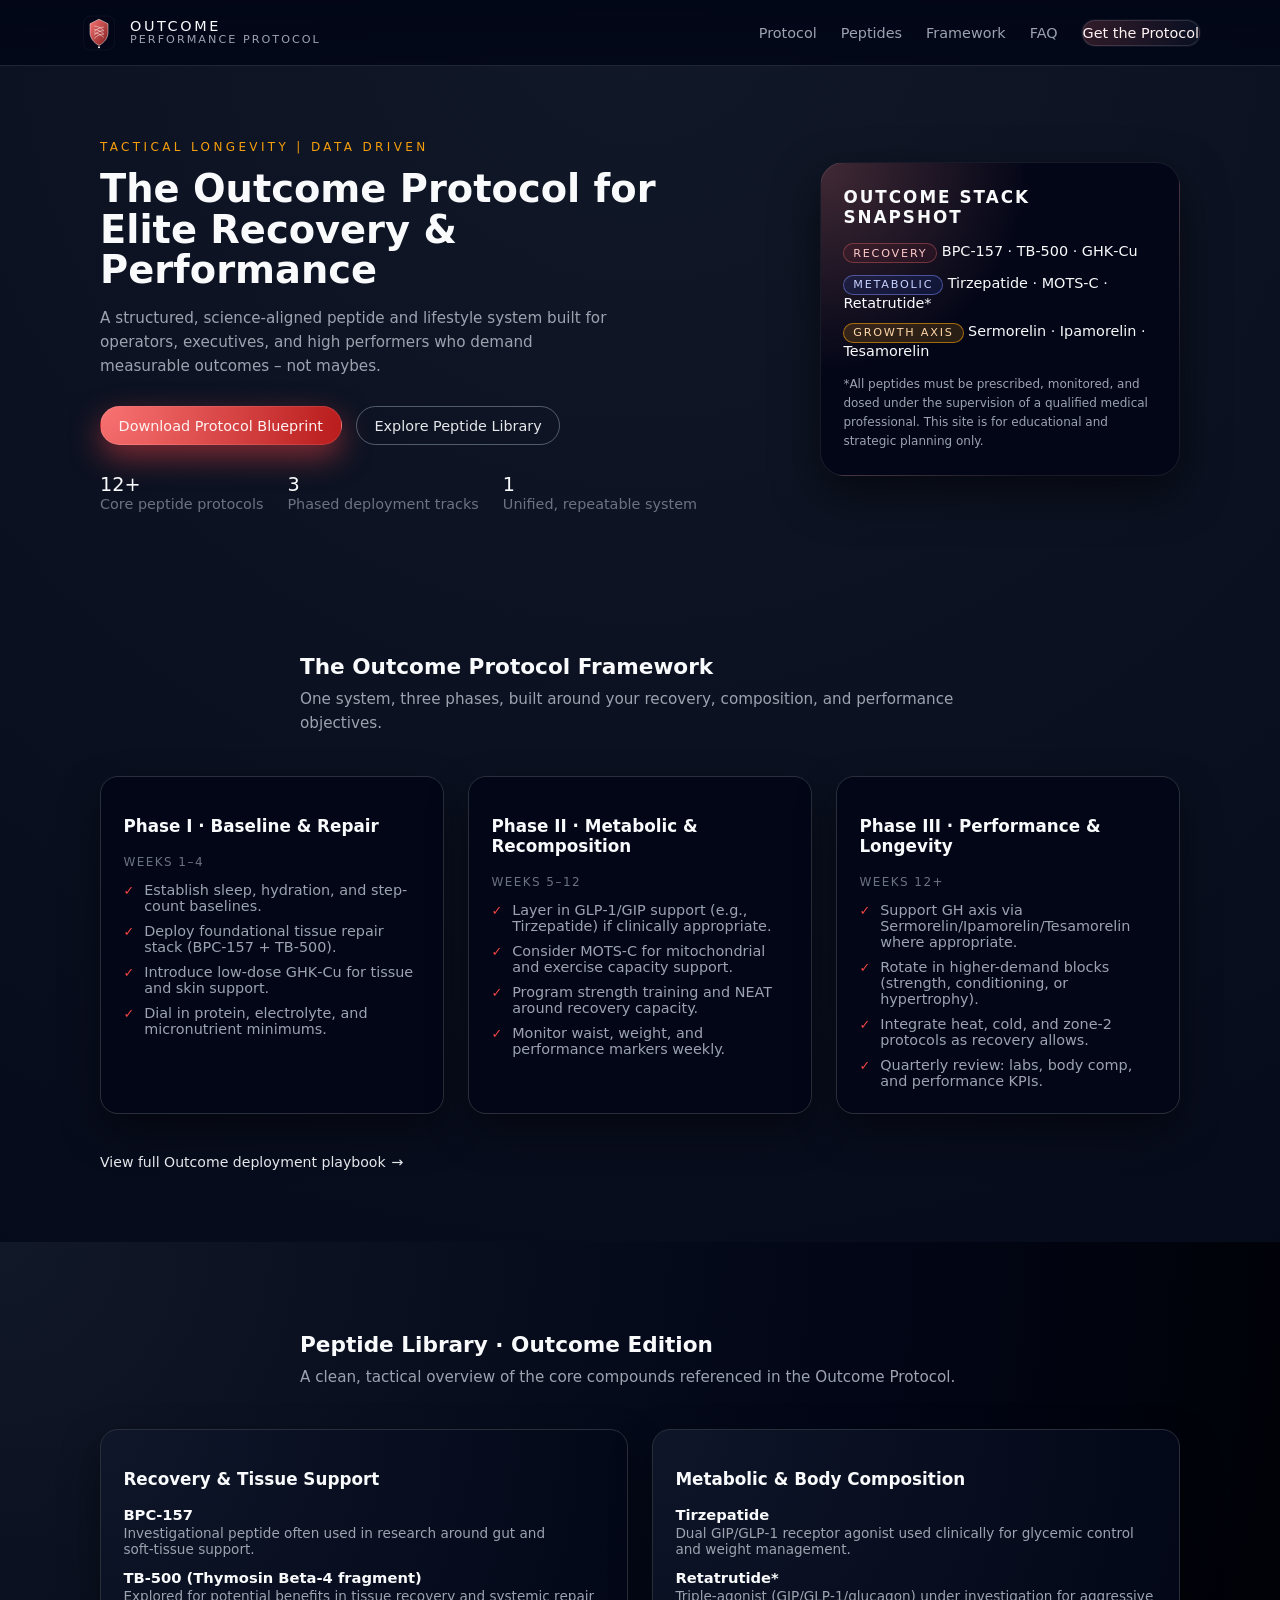
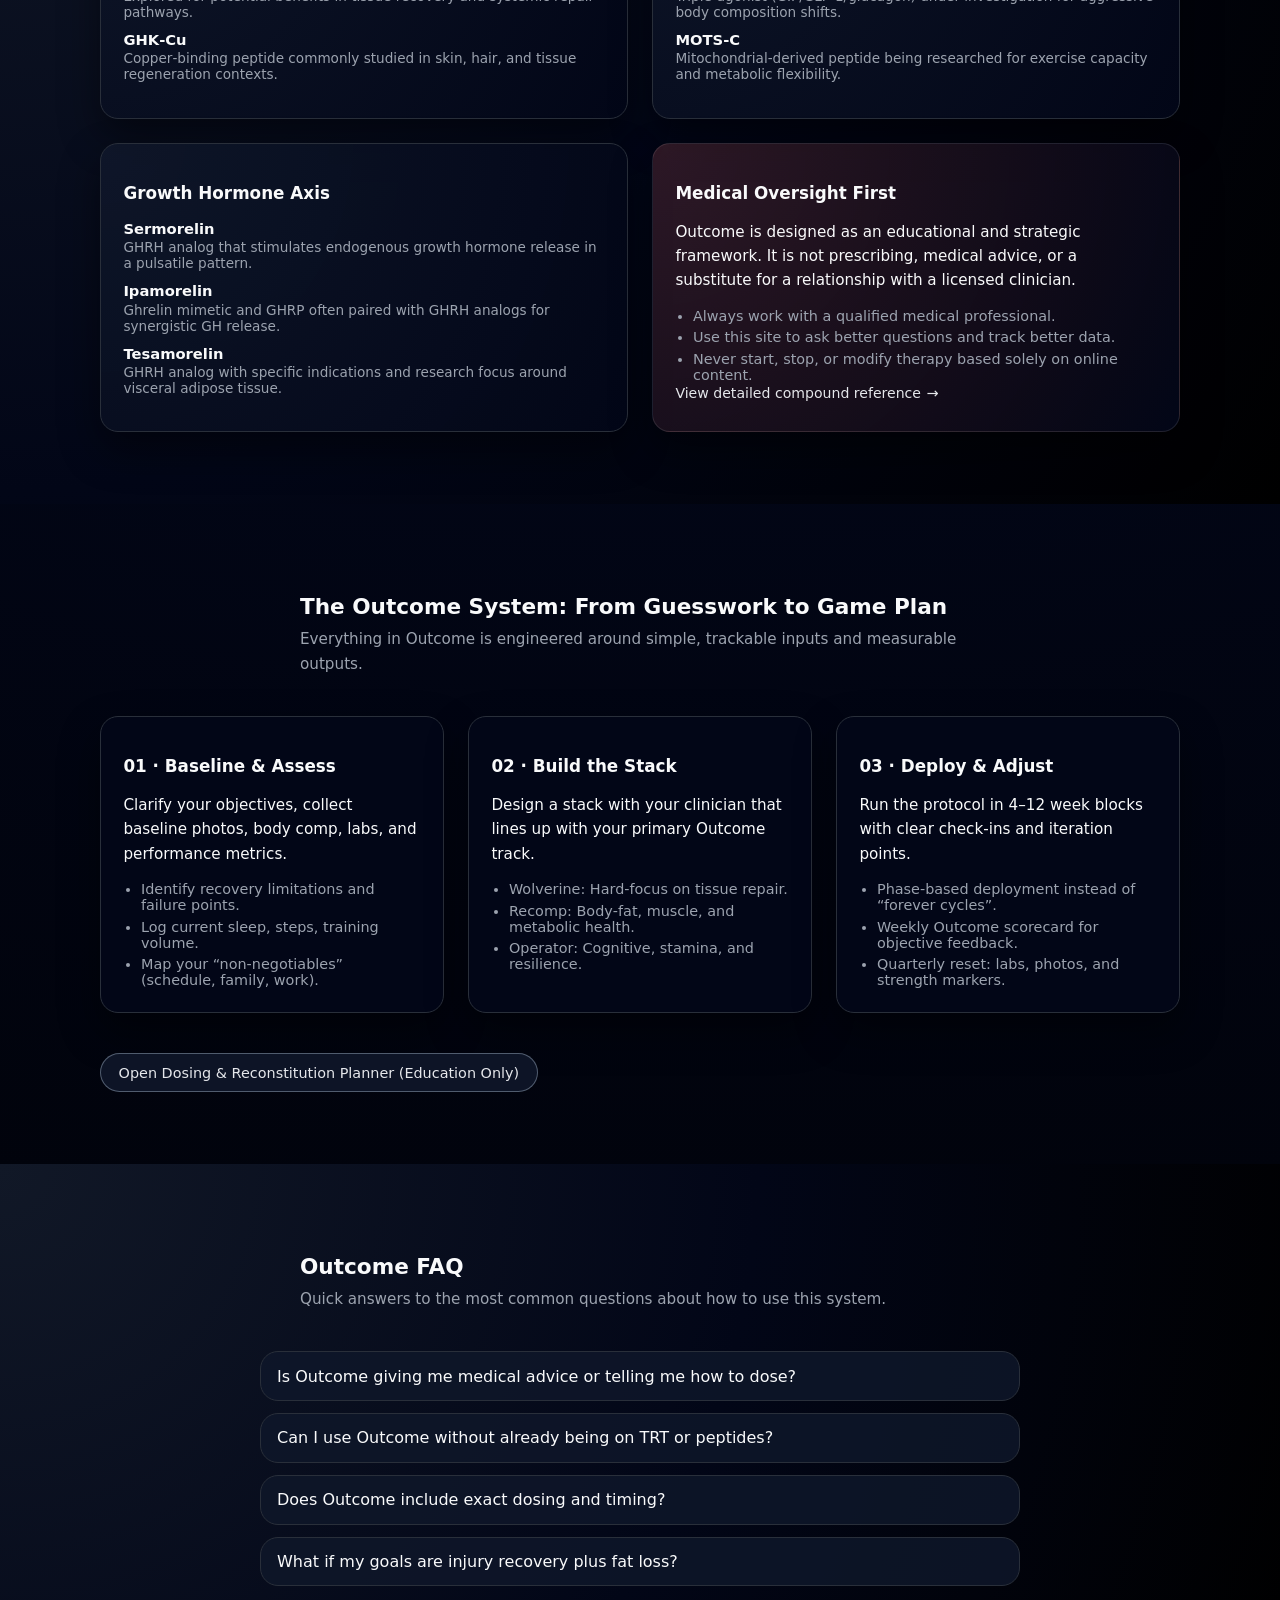
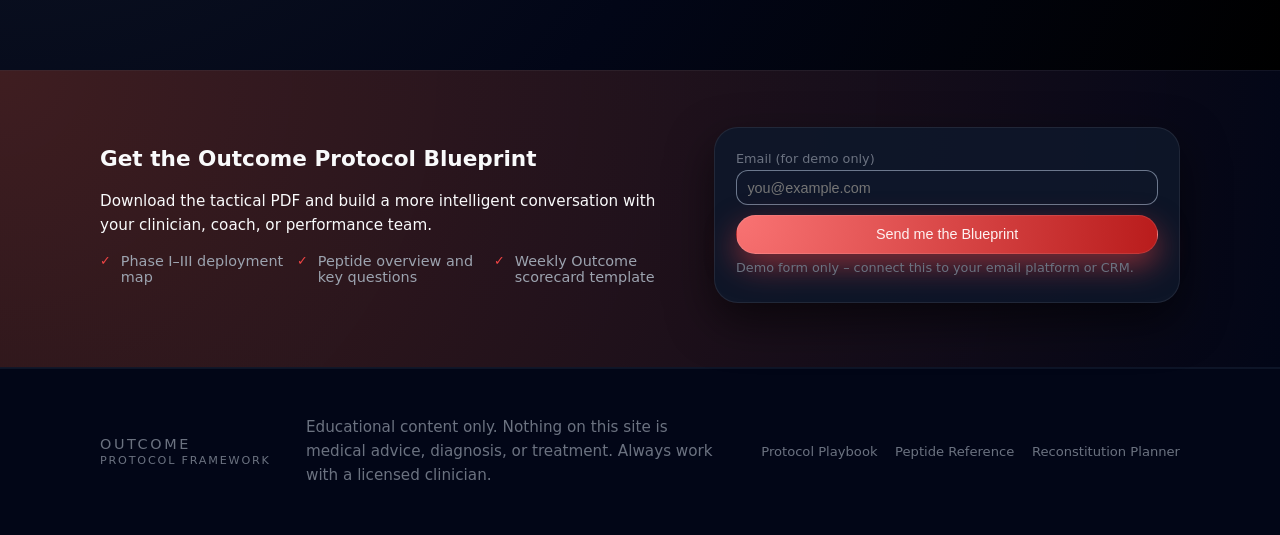
==== index.html @ c0d470de "Add files via upload" ====
<!DOCTYPE html>
<html lang="en">
<head>
  <meta charset="UTF-8" />
  <title>Outcome Protocol | Longevity & Performance Blueprint</title>
  <meta name="viewport" content="width=device-width, initial-scale=1" />
  <meta name="description" content="Outcome Protocol is a tactical, data-driven peptide and performance blueprint for longevity, recovery, and elite body composition." />
  <link rel="stylesheet" href="styles.css" />
</head>
<body>
  <header class="site-header">
    <div class="container header-inner">
      <a href="index.html" class="brand">
        <img src="assets/outcome-badge.svg" alt="Outcome Protocol Badge" class="brand-mark" />
        <div class="brand-text">
          <span class="brand-name">OUTCOME</span>
          <span class="brand-tag">PERFORMANCE PROTOCOL</span>
        </div>
      </a>
      <nav class="main-nav" id="mainNav">
        <a href="#protocol">Protocol</a>
        <a href="#peptides">Peptides</a>
        <a href="#framework">Framework</a>
        <a href="#faq">FAQ</a>
        <a href="#cta" class="nav-cta">Get the Protocol</a>
      </nav>
      <button class="nav-toggle" id="navToggle" aria-label="Toggle navigation">
        <span></span><span></span>
      </button>
    </div>
  </header>

  <main>
    <!-- HERO -->
    <section class="hero">
      <div class="container hero-inner">
        <div class="hero-copy">
          <p class="eyebrow">TACTICAL LONGEVITY | DATA DRIVEN</p>
          <h1>The Outcome Protocol for Elite Recovery & Performance</h1>
          <p class="hero-sub">
            A structured, science-aligned peptide and lifestyle system built for operators, executives,
            and high performers who demand measurable outcomes – not maybes.
          </p>
          <div class="hero-actions">
            <a href="#cta" class="btn primary">Download Protocol Blueprint</a>
            <a href="#peptides" class="btn ghost">Explore Peptide Library</a>
          </div>
          <ul class="hero-metrics">
            <li><span>12+</span> Core peptide protocols</li>
            <li><span>3</span> Phased deployment tracks</li>
            <li><span>1</span> Unified, repeatable system</li>
          </ul>
        </div>
        <div class="hero-panel">
          <div class="hero-card">
            <h2>Outcome Stack Snapshot</h2>
            <ul class="hero-list">
              <li><span class="badge badge-red">Recovery</span> BPC‑157 · TB‑500 · GHK‑Cu</li>
              <li><span class="badge badge-slate">Metabolic</span> Tirzepatide · MOTS‑C · Retatrutide*</li>
              <li><span class="badge badge-amber">Growth Axis</span> Sermorelin · Ipamorelin · Tesamorelin</li>
            </ul>
            <p class="hero-note">
              *All peptides must be prescribed, monitored, and dosed under the supervision of a qualified medical professional.
              This site is for educational and strategic planning only.
            </p>
          </div>
        </div>
      </div>
    </section>

    <!-- PROTOCOL OVERVIEW -->
    <section class="section" id="protocol">
      <div class="container section-header">
        <h2>The Outcome Protocol Framework</h2>
        <p>One system, three phases, built around your recovery, composition, and performance objectives.</p>
      </div>
      <div class="container grid-3">
        <article class="card">
          <h3>Phase I · Baseline & Repair</h3>
          <p class="card-tag">Weeks 1–4</p>
          <ul class="check-list">
            <li>Establish sleep, hydration, and step-count baselines.</li>
            <li>Deploy foundational tissue repair stack (BPC‑157 + TB‑500).</li>
            <li>Introduce low-dose GHK‑Cu for tissue and skin support.</li>
            <li>Dial in protein, electrolyte, and micronutrient minimums.</li>
          </ul>
        </article>
        <article class="card">
          <h3>Phase II · Metabolic & Recomposition</h3>
          <p class="card-tag">Weeks 5–12</p>
          <ul class="check-list">
            <li>Layer in GLP‑1/GIP support (e.g., Tirzepatide) if clinically appropriate.</li>
            <li>Consider MOTS‑C for mitochondrial and exercise capacity support.</li>
            <li>Program strength training and NEAT around recovery capacity.</li>
            <li>Monitor waist, weight, and performance markers weekly.</li>
          </ul>
        </article>
        <article class="card">
          <h3>Phase III · Performance & Longevity</h3>
          <p class="card-tag">Weeks 12+</p>
          <ul class="check-list">
            <li>Support GH axis via Sermorelin/Ipamorelin/Tesamorelin where appropriate.</li>
            <li>Rotate in higher-demand blocks (strength, conditioning, or hypertrophy).</li>
            <li>Integrate heat, cold, and zone‑2 protocols as recovery allows.</li>
            <li>Quarterly review: labs, body comp, and performance KPIs.</li>
          </ul>
        </article>
      </div>
      <div class="container section-footer">
        <a href="protocol.html" class="link-arrow">View full Outcome deployment playbook</a>
      </div>
    </section>

    <!-- PEPTIDE LIBRARY -->
    <section class="section alt" id="peptides">
      <div class="container section-header">
        <h2>Peptide Library · Outcome Edition</h2>
        <p>A clean, tactical overview of the core compounds referenced in the Outcome Protocol.</p>
      </div>
      <div class="container grid-2">
        <article class="card card-minimal">
          <h3>Recovery & Tissue Support</h3>
          <dl class="pill-list">
            <div>
              <dt>BPC‑157</dt>
              <dd>Investigational peptide often used in research around gut and soft‑tissue support.</dd>
            </div>
            <div>
              <dt>TB‑500 (Thymosin Beta‑4 fragment)</dt>
              <dd>Explored for potential benefits in tissue recovery and systemic repair pathways.</dd>
            </div>
            <div>
              <dt>GHK‑Cu</dt>
              <dd>Copper‑binding peptide commonly studied in skin, hair, and tissue regeneration contexts.</dd>
            </div>
          </dl>
        </article>
        <article class="card card-minimal">
          <h3>Metabolic & Body Composition</h3>
          <dl class="pill-list">
            <div>
              <dt>Tirzepatide</dt>
              <dd>Dual GIP/GLP‑1 receptor agonist used clinically for glycemic control and weight management.</dd>
            </div>
            <div>
              <dt>Retatrutide*</dt>
              <dd>Triple‑agonist (GIP/GLP‑1/glucagon) under investigation for aggressive body composition shifts.</dd>
            </div>
            <div>
              <dt>MOTS‑C</dt>
              <dd>Mitochondrial‑derived peptide being researched for exercise capacity and metabolic flexibility.</dd>
            </div>
          </dl>
        </article>
        <article class="card card-minimal">
          <h3>Growth Hormone Axis</h3>
          <dl class="pill-list">
            <div>
              <dt>Sermorelin</dt>
              <dd>GHRH analog that stimulates endogenous growth hormone release in a pulsatile pattern.</dd>
            </div>
            <div>
              <dt>Ipamorelin</dt>
              <dd>Ghrelin mimetic and GHRP often paired with GHRH analogs for synergistic GH release.</dd>
            </div>
            <div>
              <dt>Tesamorelin</dt>
              <dd>GHRH analog with specific indications and research focus around visceral adipose tissue.</dd>
            </div>
          </dl>
        </article>
        <article class="card info-card">
          <h3>Medical Oversight First</h3>
          <p>
            Outcome is designed as an educational and strategic framework. It is not prescribing, medical advice,
            or a substitute for a relationship with a licensed clinician.
          </p>
          <ul class="bullet-list">
            <li>Always work with a qualified medical professional.</li>
            <li>Use this site to ask better questions and track better data.</li>
            <li>Never start, stop, or modify therapy based solely on online content.</li>
          </ul>
          <a href="peptides.html" class="link-arrow">View detailed compound reference</a>
        </article>
      </div>
    </section>

    <!-- FRAMEWORK / SYSTEM -->
    <section class="section" id="framework">
      <div class="container section-header">
        <h2>The Outcome System: From Guesswork to Game Plan</h2>
        <p>Everything in Outcome is engineered around simple, trackable inputs and measurable outputs.</p>
      </div>
      <div class="container grid-3">
        <div class="card">
          <h3>01 · Baseline & Assess</h3>
          <p>Clarify your objectives, collect baseline photos, body comp, labs, and performance metrics.</p>
          <ul class="bullet-list">
            <li>Identify recovery limitations and failure points.</li>
            <li>Log current sleep, steps, training volume.</li>
            <li>Map your “non‑negotiables” (schedule, family, work).</li>
          </ul>
        </div>
        <div class="card">
          <h3>02 · Build the Stack</h3>
          <p>Design a stack with your clinician that lines up with your primary Outcome track.</p>
          <ul class="bullet-list">
            <li>Wolverine: Hard‑focus on tissue repair.</li>
            <li>Recomp: Body‑fat, muscle, and metabolic health.</li>
            <li>Operator: Cognitive, stamina, and resilience.</li>
          </ul>
        </div>
        <div class="card">
          <h3>03 · Deploy & Adjust</h3>
          <p>Run the protocol in 4–12 week blocks with clear check‑ins and iteration points.</p>
          <ul class="bullet-list">
            <li>Phase‑based deployment instead of “forever cycles”.</li>
            <li>Weekly Outcome scorecard for objective feedback.</li>
            <li>Quarterly reset: labs, photos, and strength markers.</li>
          </ul>
        </div>
      </div>
      <div class="container section-footer">
        <a href="calculator.html" class="btn secondary">Open Dosing & Reconstitution Planner (Education Only)</a>
      </div>
    </section>

    <!-- FAQ -->
    <section class="section alt" id="faq">
      <div class="container section-header">
        <h2>Outcome FAQ</h2>
        <p>Quick answers to the most common questions about how to use this system.</p>
      </div>
      <div class="container faq-grid">
        <details class="faq-item">
          <summary>Is Outcome giving me medical advice or telling me how to dose?</summary>
          <p>
            No. Outcome is an educational and organizational framework. It helps you think clearly about phases,
            priorities, and questions to bring to your licensed provider. It does not replace medical guidance.
          </p>
        </details>
        <details class="faq-item">
          <summary>Can I use Outcome without already being on TRT or peptides?</summary>
          <p>
            Yes. Many people start with the non‑pharmacologic side: training, nutrition, sleep, and environmental inputs.
            Outcome simply gives you a tactical way to layer in therapies later, if appropriate and prescribed.
          </p>
        </details>
        <details class="faq-item">
          <summary>Does Outcome include exact dosing and timing?</summary>
          <p>
            The downloadable blueprint includes example reconstitution math and educational timing frameworks to discuss
            with your clinician. Final decisions around dosing and timing always belong to your medical team.
          </p>
        </details>
        <details class="faq-item">
          <summary>What if my goals are injury recovery plus fat loss?</summary>
          <p>
            The system was designed to stack objectives without overwhelming recovery. You can prioritize “Wolverine”
            style tissue repair first, then roll into recomposition once your foundations are handled.
          </p>
        </details>
      </div>
    </section>

    <!-- CTA -->
    <section class="section cta-section" id="cta">
      <div class="container cta-inner">
        <div>
          <h2>Get the Outcome Protocol Blueprint</h2>
          <p>
            Download the tactical PDF and build a more intelligent conversation with your clinician, coach,
            or performance team.
          </p>
          <ul class="check-list inline">
            <li>Phase I–III deployment map</li>
            <li>Peptide overview and key questions</li>
            <li>Weekly Outcome scorecard template</li>
          </ul>
        </div>
        <form class="cta-form" onsubmit="return false;">
          <label for="cta-email">Email (for demo only)</label>
          <input id="cta-email" type="email" placeholder="you@example.com" />
          <button class="btn primary full">Send me the Blueprint</button>
          <p class="form-helper">Demo form only – connect this to your email platform or CRM.</p>
        </form>
      </div>
    </section>
  </main>

  <footer class="site-footer">
    <div class="container footer-inner">
      <div class="footer-brand">
        <span class="brand-name">OUTCOME</span>
        <span class="footer-tag">Protocol Framework</span>
      </div>
      <p class="footer-copy">
        Educational content only. Nothing on this site is medical advice, diagnosis, or treatment.
        Always work with a licensed clinician.
      </p>
      <div class="footer-links">
        <a href="protocol.html">Protocol Playbook</a>
        <a href="peptides.html">Peptide Reference</a>
        <a href="calculator.html">Reconstitution Planner</a>
      </div>
    </div>
  </footer>

  <script src="script.js"></script>
</body>
</html>
---- styles.css ----
/* Outcome Protocol – Core Styles */
:root {
  --bg: #050608;
  --bg-alt: #0b0d11;
  --surface: #10131a;
  --surface-soft: #171b24;
  --border-subtle: #292f3a;
  --accent: #f04444;
  --accent-soft: rgba(240, 68, 68, 0.08);
  --accent-amber: #f59e0b;
  --text: #f9fafb;
  --muted: #9ca3af;
  --muted-soft: #6b7280;
  --outline: #1f2933;
  --radius-lg: 18px;
  --radius-xl: 24px;
  --shadow-soft: 0 18px 45px rgba(0, 0, 0, 0.55);
  --container-width: 1120px;
  --transition-fast: 150ms ease-out;
  --transition-med: 200ms ease;
  --font-sans: system-ui, -apple-system, BlinkMacSystemFont, "SF Pro Text",
    "Inter", "Segoe UI", sans-serif;
}

*,
*::before,
*::after {
  box-sizing: border-box;
}

html,
body {
  margin: 0;
  padding: 0;
  font-family: var(--font-sans);
  background: radial-gradient(circle at top, #111827 0, #020617 52%, #000 100%);
  color: var(--text);
}

body.subpage {
  background: radial-gradient(circle at top, #020617 0, #000 60%, #020617 100%);
}

/* Layout */
.container {
  width: 100%;
  max-width: var(--container-width);
  margin: 0 auto;
  padding: 0 1.25rem;
}

.section {
  padding: 4.5rem 0;
}

.section.alt {
  background: radial-gradient(circle at top left, #111827 0, #020617 55%, #000 100%);
}

.section-header {
  text-align: left;
  max-width: 720px;
  padding-bottom: 2.5rem;
}

.section-header h1,
.section-header h2 {
  margin-bottom: 0.5rem;
}

.section-header p {
  margin: 0;
  color: var(--muted);
}

.section-footer {
  margin-top: 2.5rem;
  display: flex;
  justify-content: flex-start;
}

/* Header */
.site-header {
  position: sticky;
  top: 0;
  z-index: 50;
  backdrop-filter: blur(16px);
  background: linear-gradient(to bottom, rgba(2, 6, 23, 0.96), rgba(2, 6, 23, 0.86));
  border-bottom: 1px solid rgba(148, 163, 184, 0.2);
}

.header-inner {
  display: flex;
  align-items: center;
  justify-content: space-between;
  padding: 0.85rem 0;
  gap: 1.5rem;
}

.brand {
  display: flex;
  align-items: center;
  gap: 0.75rem;
  text-decoration: none;
  color: inherit;
}

.brand-mark {
  width: 38px;
  height: 38px;
}

.brand-text {
  display: flex;
  flex-direction: column;
  line-height: 1.1;
}

.brand-name {
  font-size: 0.9rem;
  letter-spacing: 0.18em;
  text-transform: uppercase;
}

.brand-tag {
  font-size: 0.7rem;
  color: var(--muted);
  letter-spacing: 0.18em;
  text-transform: uppercase;
}

/* Nav */
.main-nav {
  display: flex;
  align-items: center;
  gap: 1.5rem;
  font-size: 0.9rem;
}

.main-nav a {
  color: var(--muted);
  text-decoration: none;
  padding: 0.25rem 0;
  position: relative;
  transition: color var(--transition-fast);
}

.main-nav a::after {
  content: "";
  position: absolute;
  left: 0;
  bottom: -0.2rem;
  width: 0;
  height: 2px;
  background: var(--accent);
  transition: width var(--transition-fast);
}

.main-nav a:hover {
  color: var(--text);
}

.main-nav a:hover::after {
  width: 100%;
}

.nav-cta {
  padding: 0.4rem 0.9rem;
  border-radius: 999px;
  border: 1px solid rgba(248, 250, 252, 0.12);
  background: radial-gradient(circle at top left, rgba(248, 113, 113, 0.2), rgba(15, 23, 42, 0.6));
  color: #fef2f2 !important;
  box-shadow: 0 0 0 1px rgba(15, 23, 42, 0.8);
}

.nav-cta::after {
  display: none;
}

/* Mobile nav toggle */
.nav-toggle {
  display: none;
  width: 38px;
  height: 38px;
  border-radius: 999px;
  border: 1px solid rgba(148, 163, 184, 0.45);
  background: rgba(15, 23, 42, 0.85);
  justify-content: center;
  align-items: center;
  flex-direction: column;
  gap: 6px;
  padding: 0;
}

.nav-toggle span {
  width: 18px;
  height: 2px;
  border-radius: 999px;
  background: #e5e7eb;
}

/* Hero */
.hero {
  padding: 3.75rem 0 3.25rem;
}

.hero-inner {
  display: grid;
  grid-template-columns: minmax(0, 3fr) minmax(0, 2.2fr);
  gap: 2.75rem;
  align-items: center;
}

.hero-copy h1 {
  font-size: clamp(2.4rem, 3vw, 3rem);
  line-height: 1.05;
  margin: 0.4rem 0 0.75rem;
}

.hero-sub {
  color: var(--muted);
  max-width: 32rem;
  margin-bottom: 1.75rem;
}

.eyebrow {
  font-size: 0.75rem;
  letter-spacing: 0.28em;
  text-transform: uppercase;
  color: var(--accent-amber);
}

.hero-actions {
  display: flex;
  flex-wrap: wrap;
  gap: 0.9rem;
  margin-bottom: 1.75rem;
}

.hero-metrics {
  display: flex;
  flex-wrap: wrap;
  gap: 1.5rem;
  padding: 0;
  margin: 0;
  list-style: none;
  color: var(--muted-soft);
  font-size: 0.9rem;
}

.hero-metrics span {
  display: block;
  font-size: 1.2rem;
  color: var(--text);
}

.hero-panel {
  display: flex;
  justify-content: flex-end;
}

.hero-card {
  width: 100%;
  max-width: 360px;
  padding: 1.5rem 1.4rem;
  border-radius: var(--radius-xl);
  background: radial-gradient(circle at top left, rgba(248, 113, 113, 0.22), #020617 45%);
  border: 1px solid rgba(248, 250, 252, 0.08);
  box-shadow: var(--shadow-soft);
}

.hero-card h2 {
  margin-top: 0;
  margin-bottom: 1rem;
  font-size: 1.05rem;
  letter-spacing: 0.12em;
  text-transform: uppercase;
}

.hero-list {
  list-style: none;
  padding: 0;
  margin: 0 0 1rem;
  display: grid;
  gap: 0.75rem;
  font-size: 0.9rem;
}

.hero-note {
  margin: 0;
  font-size: 0.75rem;
  color: var(--muted);
}

/* Buttons */
.btn {
  display: inline-flex;
  align-items: center;
  justify-content: center;
  padding: 0.65rem 1.1rem;
  border-radius: 999px;
  font-size: 0.9rem;
  font-weight: 500;
  border: 1px solid transparent;
  cursor: pointer;
  text-decoration: none;
  transition: background var(--transition-med), color var(--transition-med),
    border-color var(--transition-med), transform var(--transition-fast),
    box-shadow var(--transition-fast);
}

.btn.primary {
  background: radial-gradient(circle at top left, #f97373, #b91c1c);
  border-color: rgba(248, 250, 252, 0.1);
  color: #fef2f2;
  box-shadow: 0 12px 30px rgba(239, 68, 68, 0.5);
}

.btn.primary:hover {
  transform: translateY(-1px);
  box-shadow: 0 18px 40px rgba(239, 68, 68, 0.6);
}

.btn.secondary {
  background: rgba(15, 23, 42, 0.9);
  border-color: rgba(148, 163, 184, 0.5);
  color: #e5e7eb;
}

.btn.ghost {
  background: transparent;
  border-color: rgba(148, 163, 184, 0.5);
  color: #e5e7eb;
}

.btn.ghost:hover,
.btn.secondary:hover {
  background: rgba(15, 23, 42, 0.8);
}

.btn.full {
  width: 100%;
}

/* Badges, tags */
.badge {
  display: inline-flex;
  align-items: center;
  padding: 0.15rem 0.55rem;
  border-radius: 999px;
  font-size: 0.7rem;
  letter-spacing: 0.16em;
  text-transform: uppercase;
  border: 1px solid transparent;
}

.badge-red {
  background: var(--accent-soft);
  border-color: rgba(248, 113, 113, 0.35);
  color: #fecaca;
}

.badge-slate {
  background: rgba(30, 64, 175, 0.2);
  border-color: rgba(129, 140, 248, 0.5);
  color: #c7d2fe;
}

.badge-amber {
  background: rgba(245, 158, 11, 0.16);
  border-color: rgba(245, 158, 11, 0.6);
  color: #fed7aa;
}

.card-tag {
  font-size: 0.75rem;
  color: var(--muted-soft);
  text-transform: uppercase;
  letter-spacing: 0.12em;
  margin-bottom: 0.65rem;
}

/* Cards */
.card {
  background: linear-gradient(145deg, #020617, #020617 40%, #020617 60%, #020617);
  border-radius: var(--radius-lg);
  padding: 1.4rem 1.4rem 1.5rem;
  border: 1px solid var(--border-subtle);
  box-shadow: 0 18px 40px rgba(0, 0, 0, 0.45);
}

.card-minimal {
  background: radial-gradient(circle at top left, rgba(15, 23, 42, 0.9), #020617);
}

.info-card {
  border-color: rgba(248, 250, 252, 0.1);
  background: radial-gradient(circle at top left, rgba(248, 113, 113, 0.18), #020617);
}

/* Lists */
.check-list {
  list-style: none;
  padding: 0;
  margin: 0;
  display: grid;
  gap: 0.55rem;
  font-size: 0.9rem;
}

.check-list.inline {
  grid-auto-flow: column;
  grid-auto-columns: minmax(0, auto);
  overflow-x: auto;
}

.check-list li {
  position: relative;
  padding-left: 1.3rem;
  color: var(--muted);
}

.check-list li::before {
  content: "✓";
  position: absolute;
  left: 0;
  top: 0.05rem;
  font-size: 0.8rem;
  color: var(--accent);
}

.bullet-list {
  padding-left: 1.1rem;
  margin: 0.25rem 0 0;
  color: var(--muted);
  font-size: 0.9rem;
}

.bullet-list li + li {
  margin-top: 0.35rem;
}

.numbered-list {
  padding-left: 1.3rem;
  margin: 0.4rem 0 0.3rem;
  color: var(--muted);
  font-size: 0.9rem;
}

.pill-list {
  margin: 0;
  padding: 0;
}

.pill-list div {
  margin-bottom: 0.7rem;
}

.pill-list dt {
  font-weight: 600;
  font-size: 0.92rem;
}

.pill-list dd {
  margin: 0.15rem 0 0;
  font-size: 0.85rem;
  color: var(--muted);
}

/* Grids */
.grid-3 {
  display: grid;
  grid-template-columns: repeat(3, minmax(0, 1fr));
  gap: 1.5rem;
}

.grid-2 {
  display: grid;
  grid-template-columns: repeat(2, minmax(0, 1fr));
  gap: 1.5rem;
}

.peptide-grid {
  display: grid;
  grid-template-columns: repeat(3, minmax(0, 1fr));
  gap: 1.4rem;
}

.faq-grid {
  max-width: 800px;
}

/* FAQ */
.faq-item {
  border-radius: var(--radius-lg);
  border: 1px solid var(--border-subtle);
  background: rgba(15, 23, 42, 0.85);
  padding: 0.9rem 1rem;
  margin-bottom: 0.75rem;
}

.faq-item summary {
  cursor: pointer;
  list-style: none;
  font-weight: 500;
}

.faq-item summary::-webkit-details-marker {
  display: none;
}

.faq-item p {
  margin: 0.65rem 0 0;
  color: var(--muted);
  font-size: 0.9rem;
}

/* CTA */
.cta-section {
  padding: 3.5rem 0 4rem;
  background: radial-gradient(circle at top left, rgba(248, 113, 113, 0.25), #020617);
  border-top: 1px solid rgba(248, 250, 252, 0.06);
  border-bottom: 1px solid rgba(15, 23, 42, 0.9);
}

.cta-inner {
  display: grid;
  grid-template-columns: minmax(0, 3fr) minmax(0, 2.4fr);
  gap: 2rem;
  align-items: center;
}

.cta-inner h2 {
  margin-top: 0;
}

.cta-form {
  background: rgba(15, 23, 42, 0.92);
  padding: 1.4rem 1.3rem 1.5rem;
  border-radius: var(--radius-xl);
  border: 1px solid rgba(248, 250, 252, 0.08);
  box-shadow: var(--shadow-soft);
}

.cta-form label {
  display: block;
  font-size: 0.8rem;
  margin-bottom: 0.25rem;
  color: var(--muted-soft);
}

.cta-form input {
  width: 100%;
  padding: 0.55rem 0.65rem;
  border-radius: 0.75rem;
  border: 1px solid rgba(148, 163, 184, 0.7);
  background: rgba(15, 23, 42, 0.8);
  color: var(--text);
  font-size: 0.9rem;
  margin-bottom: 0.6rem;
}

.cta-form input:focus {
  outline: 1px solid var(--accent);
  border-color: var(--accent);
}

.form-helper {
  margin: 0.25rem 0 0;
  color: var(--muted-soft);
  font-size: 0.8rem;
}

/* Calc form */
.calc-form label {
  display: block;
  font-size: 0.8rem;
  margin-top: 0.5rem;
  margin-bottom: 0.2rem;
  color: var(--muted-soft);
}

.calc-form input {
  width: 100%;
  padding: 0.5rem 0.6rem;
  border-radius: 0.65rem;
  border: 1px solid rgba(148, 163, 184, 0.7);
  background: rgba(15, 23, 42, 0.8);
  color: var(--text);
  font-size: 0.9rem;
}

.calc-form input:focus {
  outline: 1px solid var(--accent);
  border-color: var(--accent);
}

.result-grid {
  display: grid;
  grid-template-columns: repeat(2, minmax(0, 1fr));
  gap: 1.2rem;
  margin-top: 1rem;
}

.hidden {
  display: none;
}

/* Links */
.link-arrow {
  display: inline-flex;
  align-items: center;
  gap: 0.35rem;
  font-size: 0.88rem;
  text-decoration: none;
  color: #e5e7eb;
}

.link-arrow::after {
  content: "→";
  font-size: 0.9rem;
  transition: transform var(--transition-fast);
}

.link-arrow:hover::after {
  transform: translateX(3px);
}

/* Footer */
.site-footer {
  padding: 1.9rem 0 2rem;
  background: #020617;
  border-top: 1px solid rgba(15, 23, 42, 0.9);
}

.footer-inner {
  display: flex;
  flex-wrap: wrap;
  gap: 1rem 2rem;
  align-items: center;
  justify-content: space-between;
  font-size: 0.82rem;
  color: var(--muted-soft);
}

.footer-brand {
  display: flex;
  flex-direction: column;
  gap: 0.1rem;
}

.footer-tag {
  font-size: 0.7rem;
  text-transform: uppercase;
  letter-spacing: 0.16em;
}

.footer-links {
  display: flex;
  flex-wrap: wrap;
  gap: 1.1rem;
}

.footer-links a {
  color: var(--muted-soft);
  text-decoration: none;
}

.footer-links a:hover {
  color: var(--text);
}

.footer-copy {
  max-width: 420px;
}

/* Typography */
h1,
h2,
h3 {
  font-weight: 600;
}

h2 {
  font-size: 1.35rem;
}

h3 {
  font-size: 1.05rem;
}

p {
  font-size: 0.95rem;
  line-height: 1.6;
}

.small {
  font-size: 0.8rem;
}

/* Subpages */
.sub-main {
  padding-top: 1.8rem;
}

/* Responsive */
@media (max-width: 960px) {
  .hero-inner {
    grid-template-columns: minmax(0, 1.4fr);
  }

  .hero-panel {
    order: -1;
    justify-content: flex-start;
  }

  .hero-card {
    max-width: 100%;
  }

  .grid-3 {
    grid-template-columns: minmax(0, 1fr);
  }

  .grid-2 {
    grid-template-columns: minmax(0, 1fr);
  }

  .peptide-grid {
    grid-template-columns: minmax(0, 1fr);
  }

  .cta-inner {
    grid-template-columns: minmax(0, 1fr);
  }
}

@media (max-width: 768px) {
  .header-inner {
    padding: 0.55rem 0;
  }

  .main-nav {
    position: fixed;
    inset: 56px 1rem auto;
    background: rgba(15, 23, 42, 0.98);
    border-radius: 1rem;
    border: 1px solid rgba(148, 163, 184, 0.35);
    padding: 0.75rem 0.9rem;
    flex-direction: column;
    align-items: flex-start;
    gap: 0.4rem;
    font-size: 0.9rem;
    transform-origin: top right;
    transform: scale(0.97);
    opacity: 0;
    pointer-events: none;
    transition: opacity var(--transition-med), transform var(--transition-med);
  }

  .main-nav.is-open {
    opacity: 1;
    pointer-events: auto;
    transform: scale(1);
  }

  .nav-toggle {
    display: inline-flex;
  }

  .hero {
    padding-top: 2.7rem;
  }
}
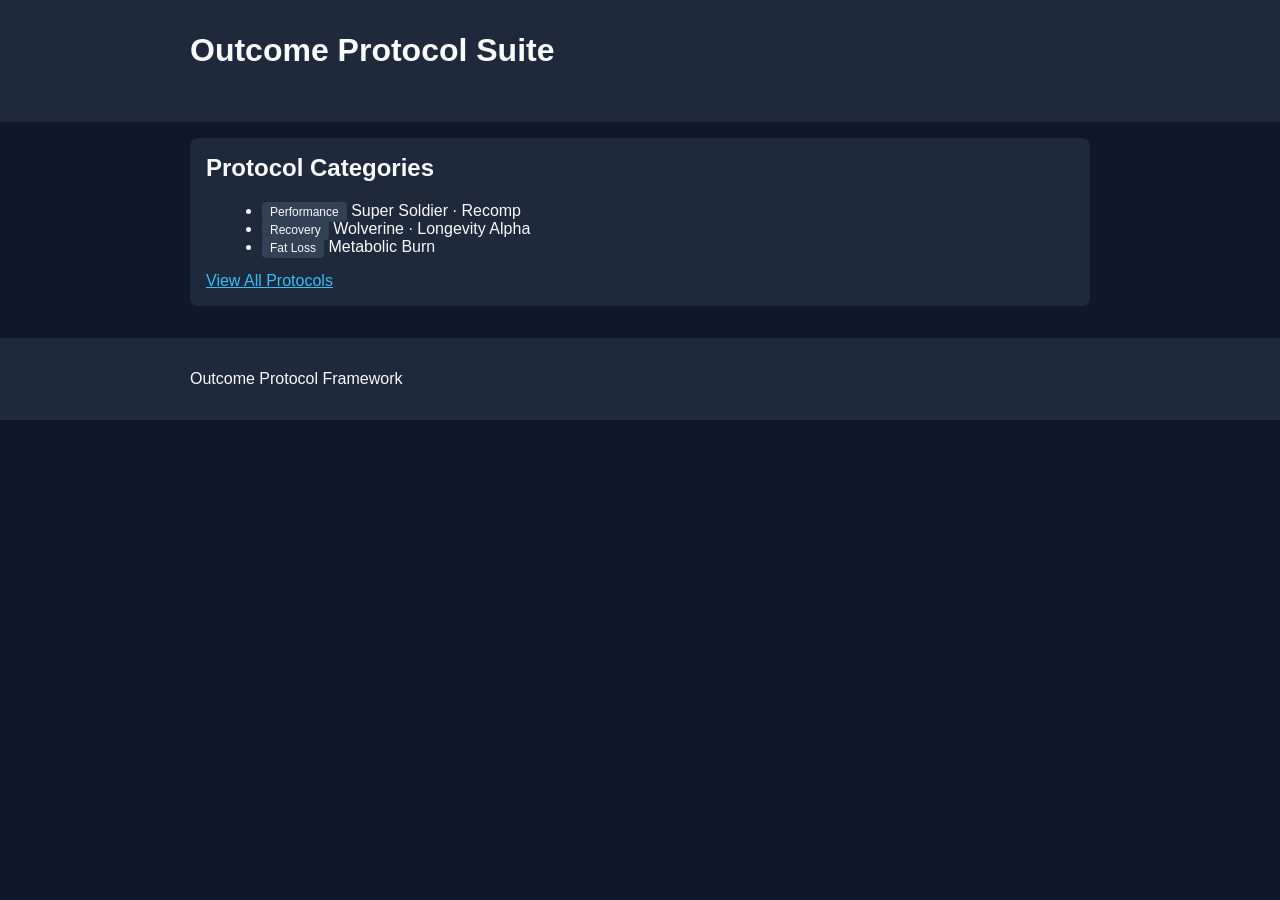
==== commit 2a2c6dac: "Add files via upload" ====
--- a/index.html
+++ b/index.html
@@ -1,311 +1,19 @@
-<!DOCTYPE html>
-<html lang="en">
-<head>
-  <meta charset="UTF-8" />
-  <title>Outcome Protocol | Longevity & Performance Blueprint</title>
-  <meta name="viewport" content="width=device-width, initial-scale=1" />
-  <meta name="description" content="Outcome Protocol is a tactical, data-driven peptide and performance blueprint for longevity, recovery, and elite body composition." />
-  <link rel="stylesheet" href="styles.css" />
-</head>
-<body>
-  <header class="site-header">
-    <div class="container header-inner">
-      <a href="index.html" class="brand">
-        <img src="assets/outcome-badge.svg" alt="Outcome Protocol Badge" class="brand-mark" />
-        <div class="brand-text">
-          <span class="brand-name">OUTCOME</span>
-          <span class="brand-tag">PERFORMANCE PROTOCOL</span>
-        </div>
-      </a>
-      <nav class="main-nav" id="mainNav">
-        <a href="#protocol">Protocol</a>
-        <a href="#peptides">Peptides</a>
-        <a href="#framework">Framework</a>
-        <a href="#faq">FAQ</a>
-        <a href="#cta" class="nav-cta">Get the Protocol</a>
-      </nav>
-      <button class="nav-toggle" id="navToggle" aria-label="Toggle navigation">
-        <span></span><span></span>
-      </button>
-    </div>
-  </header>
 
-  <main>
-    <!-- HERO -->
-    <section class="hero">
-      <div class="container hero-inner">
-        <div class="hero-copy">
-          <p class="eyebrow">TACTICAL LONGEVITY | DATA DRIVEN</p>
-          <h1>The Outcome Protocol for Elite Recovery & Performance</h1>
-          <p class="hero-sub">
-            A structured, science-aligned peptide and lifestyle system built for operators, executives,
-            and high performers who demand measurable outcomes – not maybes.
-          </p>
-          <div class="hero-actions">
-            <a href="#cta" class="btn primary">Download Protocol Blueprint</a>
-            <a href="#peptides" class="btn ghost">Explore Peptide Library</a>
-          </div>
-          <ul class="hero-metrics">
-            <li><span>12+</span> Core peptide protocols</li>
-            <li><span>3</span> Phased deployment tracks</li>
-            <li><span>1</span> Unified, repeatable system</li>
-          </ul>
-        </div>
-        <div class="hero-panel">
-          <div class="hero-card">
-            <h2>Outcome Stack Snapshot</h2>
-            <ul class="hero-list">
-              <li><span class="badge badge-red">Recovery</span> BPC‑157 · TB‑500 · GHK‑Cu</li>
-              <li><span class="badge badge-slate">Metabolic</span> Tirzepatide · MOTS‑C · Retatrutide*</li>
-              <li><span class="badge badge-amber">Growth Axis</span> Sermorelin · Ipamorelin · Tesamorelin</li>
-            </ul>
-            <p class="hero-note">
-              *All peptides must be prescribed, monitored, and dosed under the supervision of a qualified medical professional.
-              This site is for educational and strategic planning only.
-            </p>
-          </div>
-        </div>
-      </div>
-    </section>
-
-    <!-- PROTOCOL OVERVIEW -->
-    <section class="section" id="protocol">
-      <div class="container section-header">
-        <h2>The Outcome Protocol Framework</h2>
-        <p>One system, three phases, built around your recovery, composition, and performance objectives.</p>
-      </div>
-      <div class="container grid-3">
-        <article class="card">
-          <h3>Phase I · Baseline & Repair</h3>
-          <p class="card-tag">Weeks 1–4</p>
-          <ul class="check-list">
-            <li>Establish sleep, hydration, and step-count baselines.</li>
-            <li>Deploy foundational tissue repair stack (BPC‑157 + TB‑500).</li>
-            <li>Introduce low-dose GHK‑Cu for tissue and skin support.</li>
-            <li>Dial in protein, electrolyte, and micronutrient minimums.</li>
-          </ul>
-        </article>
-        <article class="card">
-          <h3>Phase II · Metabolic & Recomposition</h3>
-          <p class="card-tag">Weeks 5–12</p>
-          <ul class="check-list">
-            <li>Layer in GLP‑1/GIP support (e.g., Tirzepatide) if clinically appropriate.</li>
-            <li>Consider MOTS‑C for mitochondrial and exercise capacity support.</li>
-            <li>Program strength training and NEAT around recovery capacity.</li>
-            <li>Monitor waist, weight, and performance markers weekly.</li>
-          </ul>
-        </article>
-        <article class="card">
-          <h3>Phase III · Performance & Longevity</h3>
-          <p class="card-tag">Weeks 12+</p>
-          <ul class="check-list">
-            <li>Support GH axis via Sermorelin/Ipamorelin/Tesamorelin where appropriate.</li>
-            <li>Rotate in higher-demand blocks (strength, conditioning, or hypertrophy).</li>
-            <li>Integrate heat, cold, and zone‑2 protocols as recovery allows.</li>
-            <li>Quarterly review: labs, body comp, and performance KPIs.</li>
-          </ul>
-        </article>
-      </div>
-      <div class="container section-footer">
-        <a href="protocol.html" class="link-arrow">View full Outcome deployment playbook</a>
-      </div>
-    </section>
-
-    <!-- PEPTIDE LIBRARY -->
-    <section class="section alt" id="peptides">
-      <div class="container section-header">
-        <h2>Peptide Library · Outcome Edition</h2>
-        <p>A clean, tactical overview of the core compounds referenced in the Outcome Protocol.</p>
-      </div>
-      <div class="container grid-2">
-        <article class="card card-minimal">
-          <h3>Recovery & Tissue Support</h3>
-          <dl class="pill-list">
-            <div>
-              <dt>BPC‑157</dt>
-              <dd>Investigational peptide often used in research around gut and soft‑tissue support.</dd>
-            </div>
-            <div>
-              <dt>TB‑500 (Thymosin Beta‑4 fragment)</dt>
-              <dd>Explored for potential benefits in tissue recovery and systemic repair pathways.</dd>
-            </div>
-            <div>
-              <dt>GHK‑Cu</dt>
-              <dd>Copper‑binding peptide commonly studied in skin, hair, and tissue regeneration contexts.</dd>
-            </div>
-          </dl>
-        </article>
-        <article class="card card-minimal">
-          <h3>Metabolic & Body Composition</h3>
-          <dl class="pill-list">
-            <div>
-              <dt>Tirzepatide</dt>
-              <dd>Dual GIP/GLP‑1 receptor agonist used clinically for glycemic control and weight management.</dd>
-            </div>
-            <div>
-              <dt>Retatrutide*</dt>
-              <dd>Triple‑agonist (GIP/GLP‑1/glucagon) under investigation for aggressive body composition shifts.</dd>
-            </div>
-            <div>
-              <dt>MOTS‑C</dt>
-              <dd>Mitochondrial‑derived peptide being researched for exercise capacity and metabolic flexibility.</dd>
-            </div>
-          </dl>
-        </article>
-        <article class="card card-minimal">
-          <h3>Growth Hormone Axis</h3>
-          <dl class="pill-list">
-            <div>
-              <dt>Sermorelin</dt>
-              <dd>GHRH analog that stimulates endogenous growth hormone release in a pulsatile pattern.</dd>
-            </div>
-            <div>
-              <dt>Ipamorelin</dt>
-              <dd>Ghrelin mimetic and GHRP often paired with GHRH analogs for synergistic GH release.</dd>
-            </div>
-            <div>
-              <dt>Tesamorelin</dt>
-              <dd>GHRH analog with specific indications and research focus around visceral adipose tissue.</dd>
-            </div>
-          </dl>
-        </article>
-        <article class="card info-card">
-          <h3>Medical Oversight First</h3>
-          <p>
-            Outcome is designed as an educational and strategic framework. It is not prescribing, medical advice,
-            or a substitute for a relationship with a licensed clinician.
-          </p>
-          <ul class="bullet-list">
-            <li>Always work with a qualified medical professional.</li>
-            <li>Use this site to ask better questions and track better data.</li>
-            <li>Never start, stop, or modify therapy based solely on online content.</li>
-          </ul>
-          <a href="peptides.html" class="link-arrow">View detailed compound reference</a>
-        </article>
-      </div>
-    </section>
-
-    <!-- FRAMEWORK / SYSTEM -->
-    <section class="section" id="framework">
-      <div class="container section-header">
-        <h2>The Outcome System: From Guesswork to Game Plan</h2>
-        <p>Everything in Outcome is engineered around simple, trackable inputs and measurable outputs.</p>
-      </div>
-      <div class="container grid-3">
-        <div class="card">
-          <h3>01 · Baseline & Assess</h3>
-          <p>Clarify your objectives, collect baseline photos, body comp, labs, and performance metrics.</p>
-          <ul class="bullet-list">
-            <li>Identify recovery limitations and failure points.</li>
-            <li>Log current sleep, steps, training volume.</li>
-            <li>Map your “non‑negotiables” (schedule, family, work).</li>
-          </ul>
-        </div>
-        <div class="card">
-          <h3>02 · Build the Stack</h3>
-          <p>Design a stack with your clinician that lines up with your primary Outcome track.</p>
-          <ul class="bullet-list">
-            <li>Wolverine: Hard‑focus on tissue repair.</li>
-            <li>Recomp: Body‑fat, muscle, and metabolic health.</li>
-            <li>Operator: Cognitive, stamina, and resilience.</li>
-          </ul>
-        </div>
-        <div class="card">
-          <h3>03 · Deploy & Adjust</h3>
-          <p>Run the protocol in 4–12 week blocks with clear check‑ins and iteration points.</p>
-          <ul class="bullet-list">
-            <li>Phase‑based deployment instead of “forever cycles”.</li>
-            <li>Weekly Outcome scorecard for objective feedback.</li>
-            <li>Quarterly reset: labs, photos, and strength markers.</li>
-          </ul>
-        </div>
-      </div>
-      <div class="container section-footer">
-        <a href="calculator.html" class="btn secondary">Open Dosing & Reconstitution Planner (Education Only)</a>
-      </div>
-    </section>
-
-    <!-- FAQ -->
-    <section class="section alt" id="faq">
-      <div class="container section-header">
-        <h2>Outcome FAQ</h2>
-        <p>Quick answers to the most common questions about how to use this system.</p>
-      </div>
-      <div class="container faq-grid">
-        <details class="faq-item">
-          <summary>Is Outcome giving me medical advice or telling me how to dose?</summary>
-          <p>
-            No. Outcome is an educational and organizational framework. It helps you think clearly about phases,
-            priorities, and questions to bring to your licensed provider. It does not replace medical guidance.
-          </p>
-        </details>
-        <details class="faq-item">
-          <summary>Can I use Outcome without already being on TRT or peptides?</summary>
-          <p>
-            Yes. Many people start with the non‑pharmacologic side: training, nutrition, sleep, and environmental inputs.
-            Outcome simply gives you a tactical way to layer in therapies later, if appropriate and prescribed.
-          </p>
-        </details>
-        <details class="faq-item">
-          <summary>Does Outcome include exact dosing and timing?</summary>
-          <p>
-            The downloadable blueprint includes example reconstitution math and educational timing frameworks to discuss
-            with your clinician. Final decisions around dosing and timing always belong to your medical team.
-          </p>
-        </details>
-        <details class="faq-item">
-          <summary>What if my goals are injury recovery plus fat loss?</summary>
-          <p>
-            The system was designed to stack objectives without overwhelming recovery. You can prioritize “Wolverine”
-            style tissue repair first, then roll into recomposition once your foundations are handled.
-          </p>
-        </details>
-      </div>
-    </section>
-
-    <!-- CTA -->
-    <section class="section cta-section" id="cta">
-      <div class="container cta-inner">
-        <div>
-          <h2>Get the Outcome Protocol Blueprint</h2>
-          <p>
-            Download the tactical PDF and build a more intelligent conversation with your clinician, coach,
-            or performance team.
-          </p>
-          <ul class="check-list inline">
-            <li>Phase I–III deployment map</li>
-            <li>Peptide overview and key questions</li>
-            <li>Weekly Outcome scorecard template</li>
-          </ul>
-        </div>
-        <form class="cta-form" onsubmit="return false;">
-          <label for="cta-email">Email (for demo only)</label>
-          <input id="cta-email" type="email" placeholder="you@example.com" />
-          <button class="btn primary full">Send me the Blueprint</button>
-          <p class="form-helper">Demo form only – connect this to your email platform or CRM.</p>
-        </form>
-      </div>
-    </section>
-  </main>
-
-  <footer class="site-footer">
-    <div class="container footer-inner">
-      <div class="footer-brand">
-        <span class="brand-name">OUTCOME</span>
-        <span class="footer-tag">Protocol Framework</span>
-      </div>
-      <p class="footer-copy">
-        Educational content only. Nothing on this site is medical advice, diagnosis, or treatment.
-        Always work with a licensed clinician.
-      </p>
-      <div class="footer-links">
-        <a href="protocol.html">Protocol Playbook</a>
-        <a href="peptides.html">Peptide Reference</a>
-        <a href="calculator.html">Reconstitution Planner</a>
-      </div>
-    </div>
-  </footer>
-
-  <script src="script.js"></script>
-</body>
-</html>
+<!DOCTYPE html><html><head>
+<title>Outcome Protocol</title>
+<link rel="stylesheet" href="styles.css">
+</head><body>
+<header><div class="container"><h1>Outcome Protocol Suite</h1></div></header>
+<div class="container">
+<div class="card"><h2>Protocol Categories</h2>
+<ul>
+<li><span class="badge">Performance</span> Super Soldier · Recomp</li>
+<li><span class="badge">Recovery</span> Wolverine · Longevity Alpha</li>
+<li><span class="badge">Fat Loss</span> Metabolic Burn</li>
+</ul>
+<a href="protocol.html">View All Protocols</a>
+</div>
+</div>
+<footer><div class="container">Outcome Protocol Framework</div></footer>
+<script src="script.js"></script>
+</body></html>
--- a/styles.css
+++ b/styles.css
@@ -1,774 +1,11 @@
-/* Outcome Protocol – Core Styles */
-:root {
-  --bg: #050608;
-  --bg-alt: #0b0d11;
-  --surface: #10131a;
-  --surface-soft: #171b24;
-  --border-subtle: #292f3a;
-  --accent: #f04444;
-  --accent-soft: rgba(240, 68, 68, 0.08);
-  --accent-amber: #f59e0b;
-  --text: #f9fafb;
-  --muted: #9ca3af;
-  --muted-soft: #6b7280;
-  --outline: #1f2933;
-  --radius-lg: 18px;
-  --radius-xl: 24px;
-  --shadow-soft: 0 18px 45px rgba(0, 0, 0, 0.55);
-  --container-width: 1120px;
-  --transition-fast: 150ms ease-out;
-  --transition-med: 200ms ease;
-  --font-sans: system-ui, -apple-system, BlinkMacSystemFont, "SF Pro Text",
-    "Inter", "Segoe UI", sans-serif;
-}
 
-*,
-*::before,
-*::after {
-  box-sizing: border-box;
-}
-
-html,
-body {
-  margin: 0;
-  padding: 0;
-  font-family: var(--font-sans);
-  background: radial-gradient(circle at top, #111827 0, #020617 52%, #000 100%);
-  color: var(--text);
-}
-
-body.subpage {
-  background: radial-gradient(circle at top, #020617 0, #000 60%, #020617 100%);
-}
-
-/* Layout */
-.container {
-  width: 100%;
-  max-width: var(--container-width);
-  margin: 0 auto;
-  padding: 0 1.25rem;
-}
-
-.section {
-  padding: 4.5rem 0;
-}
-
-.section.alt {
-  background: radial-gradient(circle at top left, #111827 0, #020617 55%, #000 100%);
-}
-
-.section-header {
-  text-align: left;
-  max-width: 720px;
-  padding-bottom: 2.5rem;
-}
-
-.section-header h1,
-.section-header h2 {
-  margin-bottom: 0.5rem;
-}
-
-.section-header p {
-  margin: 0;
-  color: var(--muted);
-}
-
-.section-footer {
-  margin-top: 2.5rem;
-  display: flex;
-  justify-content: flex-start;
-}
-
-/* Header */
-.site-header {
-  position: sticky;
-  top: 0;
-  z-index: 50;
-  backdrop-filter: blur(16px);
-  background: linear-gradient(to bottom, rgba(2, 6, 23, 0.96), rgba(2, 6, 23, 0.86));
-  border-bottom: 1px solid rgba(148, 163, 184, 0.2);
-}
-
-.header-inner {
-  display: flex;
-  align-items: center;
-  justify-content: space-between;
-  padding: 0.85rem 0;
-  gap: 1.5rem;
-}
-
-.brand {
-  display: flex;
-  align-items: center;
-  gap: 0.75rem;
-  text-decoration: none;
-  color: inherit;
-}
-
-.brand-mark {
-  width: 38px;
-  height: 38px;
-}
-
-.brand-text {
-  display: flex;
-  flex-direction: column;
-  line-height: 1.1;
-}
-
-.brand-name {
-  font-size: 0.9rem;
-  letter-spacing: 0.18em;
-  text-transform: uppercase;
-}
-
-.brand-tag {
-  font-size: 0.7rem;
-  color: var(--muted);
-  letter-spacing: 0.18em;
-  text-transform: uppercase;
-}
-
-/* Nav */
-.main-nav {
-  display: flex;
-  align-items: center;
-  gap: 1.5rem;
-  font-size: 0.9rem;
-}
-
-.main-nav a {
-  color: var(--muted);
-  text-decoration: none;
-  padding: 0.25rem 0;
-  position: relative;
-  transition: color var(--transition-fast);
-}
-
-.main-nav a::after {
-  content: "";
-  position: absolute;
-  left: 0;
-  bottom: -0.2rem;
-  width: 0;
-  height: 2px;
-  background: var(--accent);
-  transition: width var(--transition-fast);
-}
-
-.main-nav a:hover {
-  color: var(--text);
-}
-
-.main-nav a:hover::after {
-  width: 100%;
-}
-
-.nav-cta {
-  padding: 0.4rem 0.9rem;
-  border-radius: 999px;
-  border: 1px solid rgba(248, 250, 252, 0.12);
-  background: radial-gradient(circle at top left, rgba(248, 113, 113, 0.2), rgba(15, 23, 42, 0.6));
-  color: #fef2f2 !important;
-  box-shadow: 0 0 0 1px rgba(15, 23, 42, 0.8);
-}
-
-.nav-cta::after {
-  display: none;
-}
-
-/* Mobile nav toggle */
-.nav-toggle {
-  display: none;
-  width: 38px;
-  height: 38px;
-  border-radius: 999px;
-  border: 1px solid rgba(148, 163, 184, 0.45);
-  background: rgba(15, 23, 42, 0.85);
-  justify-content: center;
-  align-items: center;
-  flex-direction: column;
-  gap: 6px;
-  padding: 0;
-}
-
-.nav-toggle span {
-  width: 18px;
-  height: 2px;
-  border-radius: 999px;
-  background: #e5e7eb;
-}
-
-/* Hero */
-.hero {
-  padding: 3.75rem 0 3.25rem;
-}
-
-.hero-inner {
-  display: grid;
-  grid-template-columns: minmax(0, 3fr) minmax(0, 2.2fr);
-  gap: 2.75rem;
-  align-items: center;
-}
-
-.hero-copy h1 {
-  font-size: clamp(2.4rem, 3vw, 3rem);
-  line-height: 1.05;
-  margin: 0.4rem 0 0.75rem;
-}
-
-.hero-sub {
-  color: var(--muted);
-  max-width: 32rem;
-  margin-bottom: 1.75rem;
-}
-
-.eyebrow {
-  font-size: 0.75rem;
-  letter-spacing: 0.28em;
-  text-transform: uppercase;
-  color: var(--accent-amber);
-}
-
-.hero-actions {
-  display: flex;
-  flex-wrap: wrap;
-  gap: 0.9rem;
-  margin-bottom: 1.75rem;
-}
-
-.hero-metrics {
-  display: flex;
-  flex-wrap: wrap;
-  gap: 1.5rem;
-  padding: 0;
-  margin: 0;
-  list-style: none;
-  color: var(--muted-soft);
-  font-size: 0.9rem;
-}
-
-.hero-metrics span {
-  display: block;
-  font-size: 1.2rem;
-  color: var(--text);
-}
-
-.hero-panel {
-  display: flex;
-  justify-content: flex-end;
-}
-
-.hero-card {
-  width: 100%;
-  max-width: 360px;
-  padding: 1.5rem 1.4rem;
-  border-radius: var(--radius-xl);
-  background: radial-gradient(circle at top left, rgba(248, 113, 113, 0.22), #020617 45%);
-  border: 1px solid rgba(248, 250, 252, 0.08);
-  box-shadow: var(--shadow-soft);
-}
-
-.hero-card h2 {
-  margin-top: 0;
-  margin-bottom: 1rem;
-  font-size: 1.05rem;
-  letter-spacing: 0.12em;
-  text-transform: uppercase;
-}
-
-.hero-list {
-  list-style: none;
-  padding: 0;
-  margin: 0 0 1rem;
-  display: grid;
-  gap: 0.75rem;
-  font-size: 0.9rem;
-}
-
-.hero-note {
-  margin: 0;
-  font-size: 0.75rem;
-  color: var(--muted);
-}
-
-/* Buttons */
-.btn {
-  display: inline-flex;
-  align-items: center;
-  justify-content: center;
-  padding: 0.65rem 1.1rem;
-  border-radius: 999px;
-  font-size: 0.9rem;
-  font-weight: 500;
-  border: 1px solid transparent;
-  cursor: pointer;
-  text-decoration: none;
-  transition: background var(--transition-med), color var(--transition-med),
-    border-color var(--transition-med), transform var(--transition-fast),
-    box-shadow var(--transition-fast);
-}
-
-.btn.primary {
-  background: radial-gradient(circle at top left, #f97373, #b91c1c);
-  border-color: rgba(248, 250, 252, 0.1);
-  color: #fef2f2;
-  box-shadow: 0 12px 30px rgba(239, 68, 68, 0.5);
-}
-
-.btn.primary:hover {
-  transform: translateY(-1px);
-  box-shadow: 0 18px 40px rgba(239, 68, 68, 0.6);
-}
-
-.btn.secondary {
-  background: rgba(15, 23, 42, 0.9);
-  border-color: rgba(148, 163, 184, 0.5);
-  color: #e5e7eb;
-}
-
-.btn.ghost {
-  background: transparent;
-  border-color: rgba(148, 163, 184, 0.5);
-  color: #e5e7eb;
-}
-
-.btn.ghost:hover,
-.btn.secondary:hover {
-  background: rgba(15, 23, 42, 0.8);
-}
-
-.btn.full {
-  width: 100%;
-}
-
-/* Badges, tags */
-.badge {
-  display: inline-flex;
-  align-items: center;
-  padding: 0.15rem 0.55rem;
-  border-radius: 999px;
-  font-size: 0.7rem;
-  letter-spacing: 0.16em;
-  text-transform: uppercase;
-  border: 1px solid transparent;
-}
-
-.badge-red {
-  background: var(--accent-soft);
-  border-color: rgba(248, 113, 113, 0.35);
-  color: #fecaca;
-}
-
-.badge-slate {
-  background: rgba(30, 64, 175, 0.2);
-  border-color: rgba(129, 140, 248, 0.5);
-  color: #c7d2fe;
-}
-
-.badge-amber {
-  background: rgba(245, 158, 11, 0.16);
-  border-color: rgba(245, 158, 11, 0.6);
-  color: #fed7aa;
-}
-
-.card-tag {
-  font-size: 0.75rem;
-  color: var(--muted-soft);
-  text-transform: uppercase;
-  letter-spacing: 0.12em;
-  margin-bottom: 0.65rem;
-}
-
-/* Cards */
-.card {
-  background: linear-gradient(145deg, #020617, #020617 40%, #020617 60%, #020617);
-  border-radius: var(--radius-lg);
-  padding: 1.4rem 1.4rem 1.5rem;
-  border: 1px solid var(--border-subtle);
-  box-shadow: 0 18px 40px rgba(0, 0, 0, 0.45);
-}
-
-.card-minimal {
-  background: radial-gradient(circle at top left, rgba(15, 23, 42, 0.9), #020617);
-}
-
-.info-card {
-  border-color: rgba(248, 250, 252, 0.1);
-  background: radial-gradient(circle at top left, rgba(248, 113, 113, 0.18), #020617);
-}
-
-/* Lists */
-.check-list {
-  list-style: none;
-  padding: 0;
-  margin: 0;
-  display: grid;
-  gap: 0.55rem;
-  font-size: 0.9rem;
-}
-
-.check-list.inline {
-  grid-auto-flow: column;
-  grid-auto-columns: minmax(0, auto);
-  overflow-x: auto;
-}
-
-.check-list li {
-  position: relative;
-  padding-left: 1.3rem;
-  color: var(--muted);
-}
-
-.check-list li::before {
-  content: "✓";
-  position: absolute;
-  left: 0;
-  top: 0.05rem;
-  font-size: 0.8rem;
-  color: var(--accent);
-}
-
-.bullet-list {
-  padding-left: 1.1rem;
-  margin: 0.25rem 0 0;
-  color: var(--muted);
-  font-size: 0.9rem;
-}
-
-.bullet-list li + li {
-  margin-top: 0.35rem;
-}
-
-.numbered-list {
-  padding-left: 1.3rem;
-  margin: 0.4rem 0 0.3rem;
-  color: var(--muted);
-  font-size: 0.9rem;
-}
-
-.pill-list {
-  margin: 0;
-  padding: 0;
-}
-
-.pill-list div {
-  margin-bottom: 0.7rem;
-}
-
-.pill-list dt {
-  font-weight: 600;
-  font-size: 0.92rem;
-}
-
-.pill-list dd {
-  margin: 0.15rem 0 0;
-  font-size: 0.85rem;
-  color: var(--muted);
-}
-
-/* Grids */
-.grid-3 {
-  display: grid;
-  grid-template-columns: repeat(3, minmax(0, 1fr));
-  gap: 1.5rem;
-}
-
-.grid-2 {
-  display: grid;
-  grid-template-columns: repeat(2, minmax(0, 1fr));
-  gap: 1.5rem;
-}
-
-.peptide-grid {
-  display: grid;
-  grid-template-columns: repeat(3, minmax(0, 1fr));
-  gap: 1.4rem;
-}
-
-.faq-grid {
-  max-width: 800px;
-}
-
-/* FAQ */
-.faq-item {
-  border-radius: var(--radius-lg);
-  border: 1px solid var(--border-subtle);
-  background: rgba(15, 23, 42, 0.85);
-  padding: 0.9rem 1rem;
-  margin-bottom: 0.75rem;
-}
-
-.faq-item summary {
-  cursor: pointer;
-  list-style: none;
-  font-weight: 500;
-}
-
-.faq-item summary::-webkit-details-marker {
-  display: none;
-}
-
-.faq-item p {
-  margin: 0.65rem 0 0;
-  color: var(--muted);
-  font-size: 0.9rem;
-}
-
-/* CTA */
-.cta-section {
-  padding: 3.5rem 0 4rem;
-  background: radial-gradient(circle at top left, rgba(248, 113, 113, 0.25), #020617);
-  border-top: 1px solid rgba(248, 250, 252, 0.06);
-  border-bottom: 1px solid rgba(15, 23, 42, 0.9);
-}
-
-.cta-inner {
-  display: grid;
-  grid-template-columns: minmax(0, 3fr) minmax(0, 2.4fr);
-  gap: 2rem;
-  align-items: center;
-}
-
-.cta-inner h2 {
-  margin-top: 0;
-}
-
-.cta-form {
-  background: rgba(15, 23, 42, 0.92);
-  padding: 1.4rem 1.3rem 1.5rem;
-  border-radius: var(--radius-xl);
-  border: 1px solid rgba(248, 250, 252, 0.08);
-  box-shadow: var(--shadow-soft);
-}
-
-.cta-form label {
-  display: block;
-  font-size: 0.8rem;
-  margin-bottom: 0.25rem;
-  color: var(--muted-soft);
-}
-
-.cta-form input {
-  width: 100%;
-  padding: 0.55rem 0.65rem;
-  border-radius: 0.75rem;
-  border: 1px solid rgba(148, 163, 184, 0.7);
-  background: rgba(15, 23, 42, 0.8);
-  color: var(--text);
-  font-size: 0.9rem;
-  margin-bottom: 0.6rem;
-}
-
-.cta-form input:focus {
-  outline: 1px solid var(--accent);
-  border-color: var(--accent);
-}
-
-.form-helper {
-  margin: 0.25rem 0 0;
-  color: var(--muted-soft);
-  font-size: 0.8rem;
-}
-
-/* Calc form */
-.calc-form label {
-  display: block;
-  font-size: 0.8rem;
-  margin-top: 0.5rem;
-  margin-bottom: 0.2rem;
-  color: var(--muted-soft);
-}
-
-.calc-form input {
-  width: 100%;
-  padding: 0.5rem 0.6rem;
-  border-radius: 0.65rem;
-  border: 1px solid rgba(148, 163, 184, 0.7);
-  background: rgba(15, 23, 42, 0.8);
-  color: var(--text);
-  font-size: 0.9rem;
-}
-
-.calc-form input:focus {
-  outline: 1px solid var(--accent);
-  border-color: var(--accent);
-}
-
-.result-grid {
-  display: grid;
-  grid-template-columns: repeat(2, minmax(0, 1fr));
-  gap: 1.2rem;
-  margin-top: 1rem;
-}
-
-.hidden {
-  display: none;
-}
-
-/* Links */
-.link-arrow {
-  display: inline-flex;
-  align-items: center;
-  gap: 0.35rem;
-  font-size: 0.88rem;
-  text-decoration: none;
-  color: #e5e7eb;
-}
-
-.link-arrow::after {
-  content: "→";
-  font-size: 0.9rem;
-  transition: transform var(--transition-fast);
-}
-
-.link-arrow:hover::after {
-  transform: translateX(3px);
-}
-
-/* Footer */
-.site-footer {
-  padding: 1.9rem 0 2rem;
-  background: #020617;
-  border-top: 1px solid rgba(15, 23, 42, 0.9);
-}
-
-.footer-inner {
-  display: flex;
-  flex-wrap: wrap;
-  gap: 1rem 2rem;
-  align-items: center;
-  justify-content: space-between;
-  font-size: 0.82rem;
-  color: var(--muted-soft);
-}
-
-.footer-brand {
-  display: flex;
-  flex-direction: column;
-  gap: 0.1rem;
-}
-
-.footer-tag {
-  font-size: 0.7rem;
-  text-transform: uppercase;
-  letter-spacing: 0.16em;
-}
-
-.footer-links {
-  display: flex;
-  flex-wrap: wrap;
-  gap: 1.1rem;
-}
-
-.footer-links a {
-  color: var(--muted-soft);
-  text-decoration: none;
-}
-
-.footer-links a:hover {
-  color: var(--text);
-}
-
-.footer-copy {
-  max-width: 420px;
-}
-
-/* Typography */
-h1,
-h2,
-h3 {
-  font-weight: 600;
-}
-
-h2 {
-  font-size: 1.35rem;
-}
-
-h3 {
-  font-size: 1.05rem;
-}
-
-p {
-  font-size: 0.95rem;
-  line-height: 1.6;
-}
-
-.small {
-  font-size: 0.8rem;
-}
-
-/* Subpages */
-.sub-main {
-  padding-top: 1.8rem;
-}
-
-/* Responsive */
-@media (max-width: 960px) {
-  .hero-inner {
-    grid-template-columns: minmax(0, 1.4fr);
-  }
-
-  .hero-panel {
-    order: -1;
-    justify-content: flex-start;
-  }
-
-  .hero-card {
-    max-width: 100%;
-  }
-
-  .grid-3 {
-    grid-template-columns: minmax(0, 1fr);
-  }
-
-  .grid-2 {
-    grid-template-columns: minmax(0, 1fr);
-  }
-
-  .peptide-grid {
-    grid-template-columns: minmax(0, 1fr);
-  }
-
-  .cta-inner {
-    grid-template-columns: minmax(0, 1fr);
-  }
-}
-
-@media (max-width: 768px) {
-  .header-inner {
-    padding: 0.55rem 0;
-  }
-
-  .main-nav {
-    position: fixed;
-    inset: 56px 1rem auto;
-    background: rgba(15, 23, 42, 0.98);
-    border-radius: 1rem;
-    border: 1px solid rgba(148, 163, 184, 0.35);
-    padding: 0.75rem 0.9rem;
-    flex-direction: column;
-    align-items: flex-start;
-    gap: 0.4rem;
-    font-size: 0.9rem;
-    transform-origin: top right;
-    transform: scale(0.97);
-    opacity: 0;
-    pointer-events: none;
-    transition: opacity var(--transition-med), transform var(--transition-med);
-  }
-
-  .main-nav.is-open {
-    opacity: 1;
-    pointer-events: auto;
-    transform: scale(1);
-  }
-
-  .nav-toggle {
-    display: inline-flex;
-  }
-
-  .hero {
-    padding-top: 2.7rem;
-  }
-}+body { background:#0f172a; color:#f8fafc; font-family:Arial, sans-serif; margin:0; padding:0; }
+header, footer { background:#1e293b; padding:1rem; }
+a { color:#38bdf8; }
+.container { max-width:900px; margin:auto; padding:1rem; }
+.card { background:#1e293b; padding:1rem; border-radius:8px; margin-bottom:1rem; }
+h1,h2,h3 { margin-top:0; }
+.grid-2 { display:grid; grid-template-columns:1fr 1fr; gap:1rem; }
+.grid-3 { display:grid; grid-template-columns:1fr 1fr 1fr; gap:1rem; }
+ul { margin-left:1rem; }
+.badge { padding:3px 8px; background:#334155; border-radius:4px; font-size:12px; }
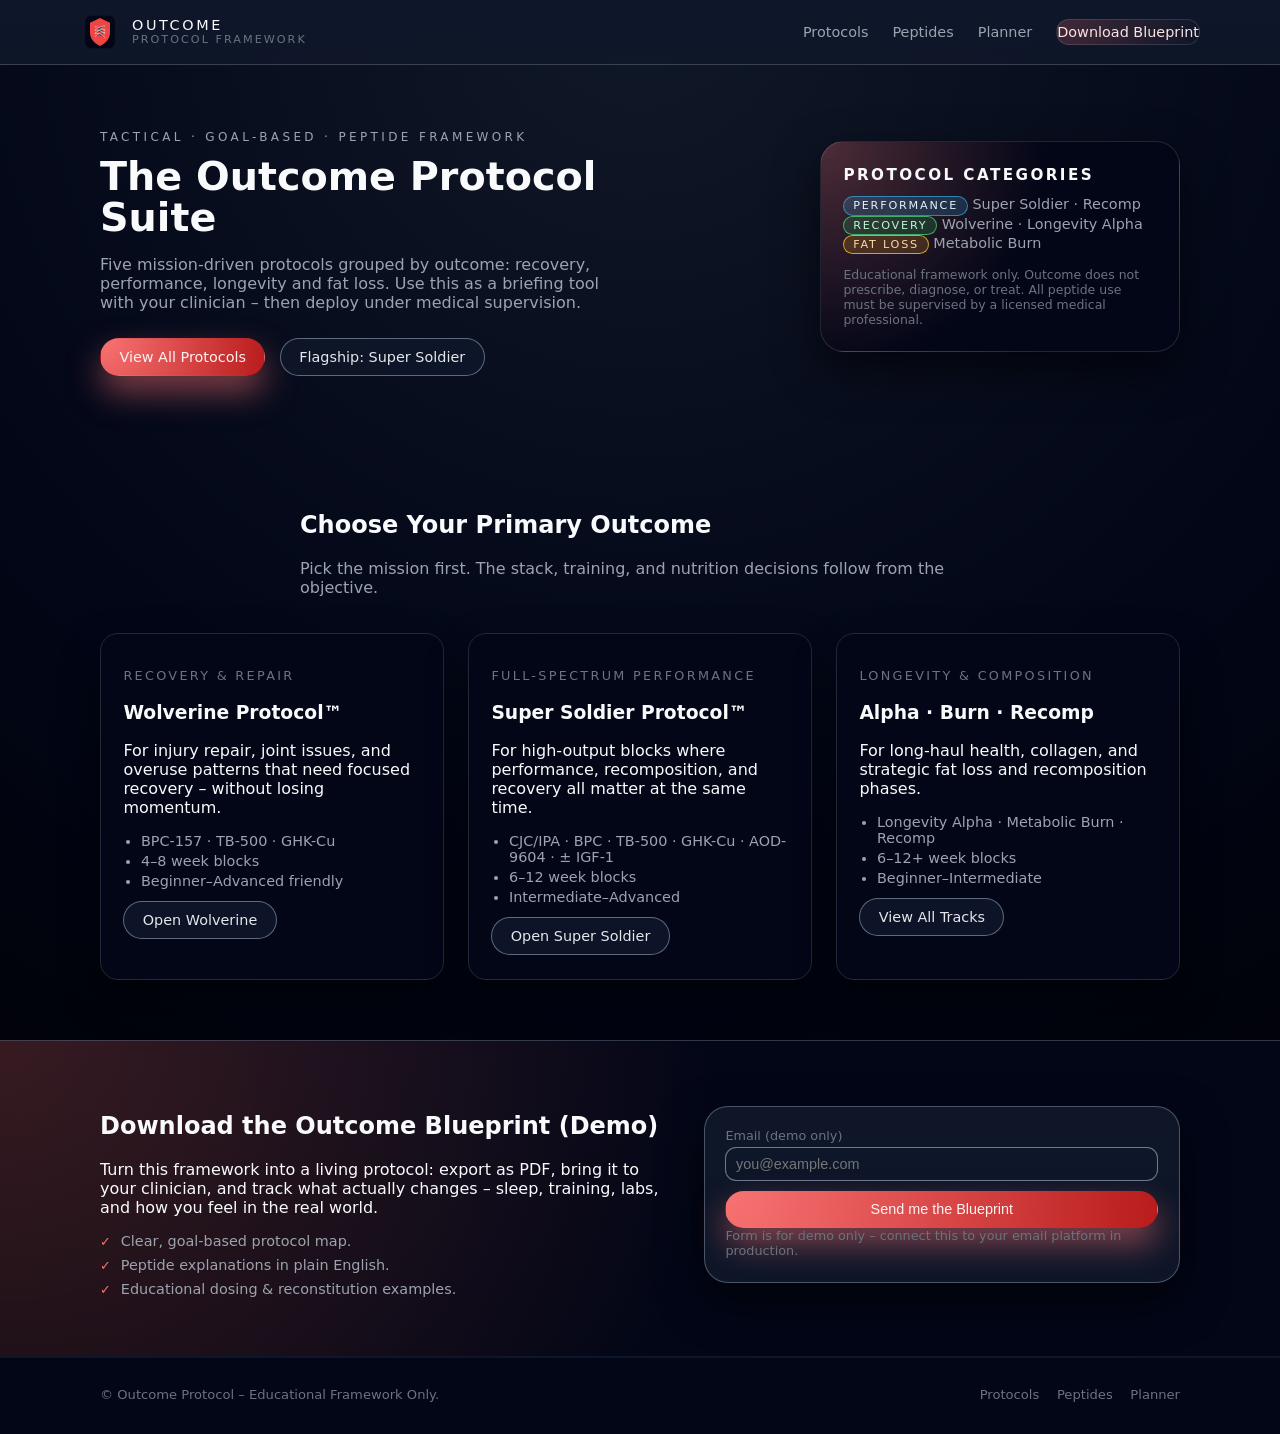
==== commit 3ac2836e: "Add files via upload" ====
--- a/index.html
+++ b/index.html
@@ -1,19 +1,144 @@
 
-<!DOCTYPE html><html><head>
-<title>Outcome Protocol</title>
-<link rel="stylesheet" href="styles.css">
-</head><body>
-<header><div class="container"><h1>Outcome Protocol Suite</h1></div></header>
-<div class="container">
-<div class="card"><h2>Protocol Categories</h2>
-<ul>
-<li><span class="badge">Performance</span> Super Soldier · Recomp</li>
-<li><span class="badge">Recovery</span> Wolverine · Longevity Alpha</li>
-<li><span class="badge">Fat Loss</span> Metabolic Burn</li>
-</ul>
-<a href="protocol.html">View All Protocols</a>
-</div>
-</div>
-<footer><div class="container">Outcome Protocol Framework</div></footer>
-<script src="script.js"></script>
-</body></html>
+<!DOCTYPE html>
+<html lang="en">
+<head>
+  <meta charset="UTF-8" />
+  <title>Outcome Protocol | Tactical Performance & Longevity</title>
+  <meta name="viewport" content="width=device-width, initial-scale=1" />
+  <meta name="description" content="Outcome Protocol is a tactical, goal-based peptide framework grouped into recovery, performance, longevity and fat loss tracks." />
+  <link rel="stylesheet" href="styles.css" />
+</head>
+<body>
+  <header class="site-header">
+    <div class="container header-inner">
+      <a href="index.html" class="brand">
+        <img src="assets/outcome-badge.svg" alt="Outcome badge" class="brand-mark" />
+        <div class="brand-text">
+          <span class="brand-name">OUTCOME</span>
+          <span class="brand-tag">PROTOCOL FRAMEWORK</span>
+        </div>
+      </a>
+      <nav class="main-nav" id="mainNav">
+        <a href="protocol.html">Protocols</a>
+        <a href="peptides.html">Peptides</a>
+        <a href="calculator.html">Planner</a>
+        <a href="#cta" class="nav-cta">Download Blueprint</a>
+      </nav>
+      <button class="nav-toggle" id="navToggle" aria-label="Toggle navigation">
+        <span></span><span></span>
+      </button>
+    </div>
+  </header>
+
+  <main>
+    <section class="hero">
+      <div class="container hero-inner">
+        <div class="hero-copy">
+          <p class="eyebrow">TACTICAL · GOAL-BASED · PEPTIDE FRAMEWORK</p>
+          <h1>The Outcome Protocol Suite</h1>
+          <p>
+            Five mission-driven protocols grouped by outcome: recovery, performance, longevity and fat loss.
+            Use this as a briefing tool with your clinician – then deploy under medical supervision.
+          </p>
+          <div class="hero-actions">
+            <a href="protocol.html" class="btn primary">View All Protocols</a>
+            <a href="super-soldier.html" class="btn secondary">Flagship: Super Soldier</a>
+          </div>
+        </div>
+        <div class="hero-panel">
+          <article class="hero-card">
+            <h2>Protocol Categories</h2>
+            <ul>
+              <li><span class="badge badge-blue">Performance</span> Super Soldier · Recomp</li>
+              <li><span class="badge badge-green">Recovery</span> Wolverine · Longevity Alpha</li>
+              <li><span class="badge badge-amber">Fat Loss</span> Metabolic Burn</li>
+            </ul>
+            <p class="hero-note">
+              Educational framework only. Outcome does not prescribe, diagnose, or treat.
+              All peptide use must be supervised by a licensed medical professional.
+            </p>
+          </article>
+        </div>
+      </div>
+    </section>
+
+    <section class="section">
+      <div class="container section-header">
+        <h2>Choose Your Primary Outcome</h2>
+        <p>Pick the mission first. The stack, training, and nutrition decisions follow from the objective.</p>
+      </div>
+      <div class="container grid-3">
+        <article class="card">
+          <p class="tagline">Recovery & Repair</p>
+          <h3>Wolverine Protocol™</h3>
+          <p>For injury repair, joint issues, and overuse patterns that need focused recovery – without losing momentum.</p>
+          <ul class="bullet-list">
+            <li>BPC-157 · TB-500 · GHK-Cu</li>
+            <li>4–8 week blocks</li>
+            <li>Beginner–Advanced friendly</li>
+          </ul>
+          <a href="wolverine.html" class="btn secondary" style="margin-top:0.75rem;">Open Wolverine</a>
+        </article>
+        <article class="card">
+          <p class="tagline">Full-Spectrum Performance</p>
+          <h3>Super Soldier Protocol™</h3>
+          <p>For high-output blocks where performance, recomposition, and recovery all matter at the same time.</p>
+          <ul class="bullet-list">
+            <li>CJC/IPA · BPC · TB-500 · GHK-Cu · AOD-9604 · ± IGF-1</li>
+            <li>6–12 week blocks</li>
+            <li>Intermediate–Advanced</li>
+          </ul>
+          <a href="super-soldier.html" class="btn secondary" style="margin-top:0.75rem;">Open Super Soldier</a>
+        </article>
+        <article class="card">
+          <p class="tagline">Longevity & Composition</p>
+          <h3>Alpha · Burn · Recomp</h3>
+          <p>For long-haul health, collagen, and strategic fat loss and recomposition phases.</p>
+          <ul class="bullet-list">
+            <li>Longevity Alpha · Metabolic Burn · Recomp</li>
+            <li>6–12+ week blocks</li>
+            <li>Beginner–Intermediate</li>
+          </ul>
+          <a href="protocol.html" class="btn secondary" style="margin-top:0.75rem;">View All Tracks</a>
+        </article>
+      </div>
+    </section>
+
+    <section class="section cta-section" id="cta">
+      <div class="container cta-inner">
+        <div>
+          <h2>Download the Outcome Blueprint (Demo)</h2>
+          <p>
+            Turn this framework into a living protocol: export as PDF, bring it to your clinician, and track what actually changes
+            – sleep, training, labs, and how you feel in the real world.
+          </p>
+          <ul class="check-list">
+            <li>Clear, goal-based protocol map.</li>
+            <li>Peptide explanations in plain English.</li>
+            <li>Educational dosing & reconstitution examples.</li>
+          </ul>
+        </div>
+        <form class="cta-form" onsubmit="return false;">
+          <label for="cta-email">Email (demo only)</label>
+          <input id="cta-email" type="email" placeholder="you@example.com" />
+          <button class="btn primary full" type="submit">Send me the Blueprint</button>
+          <p class="form-helper">Form is for demo only – connect this to your email platform in production.</p>
+        </form>
+      </div>
+    </section>
+  </main>
+
+  <footer class="site-footer">
+    <div class="container footer-inner">
+      <span>© Outcome Protocol – Educational Framework Only.</span>
+      <div class="footer-links">
+        <a href="protocol.html">Protocols</a>
+        <a href="peptides.html">Peptides</a>
+        <a href="calculator.html">Planner</a>
+      </div>
+    </div>
+  </footer>
+
+  <script src="script.js"></script>
+</body>
+</html>
--- a/styles.css
+++ b/styles.css
@@ -1,11 +1,474 @@
 
-body { background:#0f172a; color:#f8fafc; font-family:Arial, sans-serif; margin:0; padding:0; }
-header, footer { background:#1e293b; padding:1rem; }
-a { color:#38bdf8; }
-.container { max-width:900px; margin:auto; padding:1rem; }
-.card { background:#1e293b; padding:1rem; border-radius:8px; margin-bottom:1rem; }
-h1,h2,h3 { margin-top:0; }
-.grid-2 { display:grid; grid-template-columns:1fr 1fr; gap:1rem; }
-.grid-3 { display:grid; grid-template-columns:1fr 1fr 1fr; gap:1rem; }
-ul { margin-left:1rem; }
-.badge { padding:3px 8px; background:#334155; border-radius:4px; font-size:12px; }
+:root {
+  --bg: #020617;
+  --surface: #0b1120;
+  --surface-soft: #111827;
+  --border-subtle: #1f2937;
+  --accent: #f97373;
+  --accent-blue: #38bdf8;
+  --accent-green: #22c55e;
+  --accent-amber: #fbbf24;
+  --text: #f9fafb;
+  --muted: #9ca3af;
+  --muted-soft: #6b7280;
+  --radius-lg: 18px;
+  --radius-xl: 24px;
+  --shadow-soft: 0 18px 45px rgba(0,0,0,0.6);
+  --container-width: 1120px;
+  --font-sans: system-ui,-apple-system,BlinkMacSystemFont,"SF Pro Text","Inter","Segoe UI",sans-serif;
+}
+
+*,
+*::before,
+*::after { box-sizing:border-box; }
+
+html, body {
+  margin:0;
+  padding:0;
+  font-family:var(--font-sans);
+  background:radial-gradient(circle at top, #111827 0, #020617 50%, #000 100%);
+  color:var(--text);
+}
+
+body.subpage {
+  background:radial-gradient(circle at top, #020617 0, #000 60%, #020617 100%);
+}
+
+.container {
+  max-width:var(--container-width);
+  margin:0 auto;
+  padding:0 1.25rem;
+}
+
+.section { padding:3.75rem 0; }
+.section-header {
+  max-width:720px;
+  margin-bottom:2.25rem;
+}
+.section-header p { color:var(--muted); margin-top:0.4rem; }
+
+/* Header */
+.site-header {
+  position:sticky;
+  top:0;
+  z-index:40;
+  backdrop-filter:blur(18px);
+  background:linear-gradient(to bottom, rgba(15,23,42,0.98), rgba(15,23,42,0.86));
+  border-bottom:1px solid rgba(148,163,184,0.3);
+}
+.header-inner {
+  display:flex;
+  align-items:center;
+  justify-content:space-between;
+  padding:0.75rem 0;
+  gap:1.5rem;
+}
+.brand {
+  display:flex;
+  align-items:center;
+  gap:0.75rem;
+  text-decoration:none;
+  color:inherit;
+}
+.brand-mark { width:40px; height:40px; }
+.brand-text { display:flex; flex-direction:column; line-height:1.1; }
+.brand-name {
+  font-size:0.9rem;
+  letter-spacing:0.18em;
+  text-transform:uppercase;
+}
+.brand-tag {
+  font-size:0.7rem;
+  letter-spacing:0.18em;
+  text-transform:uppercase;
+  color:var(--muted-soft);
+}
+
+/* Nav */
+.main-nav {
+  display:flex;
+  align-items:center;
+  gap:1.5rem;
+  font-size:0.9rem;
+}
+.main-nav a {
+  color:var(--muted);
+  text-decoration:none;
+  padding:0.25rem 0;
+  position:relative;
+}
+.main-nav a::after {
+  content:"";
+  position:absolute;
+  left:0;
+  bottom:-0.15rem;
+  width:0;
+  height:2px;
+  background:var(--accent);
+  transition:width .16s ease-out;
+}
+.main-nav a:hover { color:var(--text); }
+.main-nav a:hover::after { width:100%; }
+.nav-cta {
+  padding:0.4rem 0.9rem;
+  border-radius:999px;
+  border:1px solid rgba(248,250,252,0.12);
+  background:radial-gradient(circle at top left, rgba(248,113,113,0.22), rgba(15,23,42,0.8));
+  color:#fee2e2 !important;
+}
+
+/* Mobile nav */
+.nav-toggle {
+  display:none;
+  width:38px;
+  height:38px;
+  border-radius:999px;
+  border:1px solid rgba(148,163,184,0.6);
+  background:rgba(15,23,42,0.95);
+  justify-content:center;
+  align-items:center;
+  flex-direction:column;
+  gap:6px;
+}
+.nav-toggle span {
+  width:18px;
+  height:2px;
+  border-radius:999px;
+  background:#e5e7eb;
+}
+
+/* Hero */
+.hero {
+  padding:3.3rem 0 3.5rem;
+}
+.hero-inner {
+  display:grid;
+  grid-template-columns:minmax(0,3fr) minmax(0,2.2fr);
+  gap:2.6rem;
+  align-items:center;
+}
+.hero-copy h1 {
+  font-size:clamp(2.4rem, 3.1vw, 3rem);
+  line-height:1.05;
+  margin:0.35rem 0 0.8rem;
+}
+.hero-copy p { color:var(--muted); max-width:32rem; }
+.eyebrow {
+  font-size:0.75rem;
+  letter-spacing:0.28em;
+  text-transform:uppercase;
+  color:var(--accent-amber);
+}
+.hero-actions {
+  margin-top:1.6rem;
+  display:flex;
+  flex-wrap:wrap;
+  gap:0.9rem;
+}
+.hero-panel { display:flex; justify-content:flex-end; }
+.hero-card {
+  width:100%;
+  max-width:360px;
+  padding:1.5rem 1.4rem;
+  border-radius:var(--radius-xl);
+  background:radial-gradient(circle at top left, rgba(248,113,113,0.28), #020617 55%);
+  border:1px solid rgba(248,250,252,0.12);
+  box-shadow:var(--shadow-soft);
+}
+.hero-card h2 {
+  margin:0 0 0.75rem;
+  font-size:0.95rem;
+  letter-spacing:0.16em;
+  text-transform:uppercase;
+}
+.hero-card ul {
+  list-style:none;
+  padding:0;
+  margin:0 0 0.8rem;
+  font-size:0.9rem;
+  color:var(--muted);
+}
+.hero-note {
+  margin:0;
+  font-size:0.78rem;
+  color:var(--muted-soft);
+}
+
+/* Buttons */
+.btn {
+  display:inline-flex;
+  align-items:center;
+  justify-content:center;
+  padding:0.62rem 1.15rem;
+  border-radius:999px;
+  font-size:0.9rem;
+  font-weight:500;
+  border:1px solid transparent;
+  text-decoration:none;
+  cursor:pointer;
+  transition:all .18s ease-out;
+}
+.btn.primary {
+  background:radial-gradient(circle at top left,#f97373,#b91c1c);
+  color:#fef2f2;
+  box-shadow:0 16px 32px rgba(248,113,113,0.5);
+}
+.btn.primary:hover { transform:translateY(-1px); }
+.btn.secondary {
+  background:rgba(15,23,42,0.9);
+  border-color:rgba(148,163,184,0.6);
+  color:#e5e7eb;
+}
+.btn.secondary:hover { background:rgba(15,23,42,0.8); }
+.btn.full { width:100%; }
+
+/* Cards & grids */
+.card {
+  background:linear-gradient(145deg,#020617,#020617 40%,#020617 60%,#020617);
+  border-radius:var(--radius-lg);
+  padding:1.3rem 1.4rem 1.5rem;
+  border:1px solid var(--border-subtle);
+  box-shadow:0 18px 40px rgba(0,0,0,0.45);
+}
+.card-soft {
+  background:radial-gradient(circle at top left, rgba(15,23,42,0.9), #020617);
+}
+.grid-3 {
+  display:grid;
+  grid-template-columns:repeat(3,minmax(0,1fr));
+  gap:1.5rem;
+}
+.grid-2 {
+  display:grid;
+  grid-template-columns:repeat(2,minmax(0,1fr));
+  gap:1.5rem;
+}
+
+/* Tags / badges */
+.tagline {
+  font-size:0.8rem;
+  letter-spacing:0.18em;
+  text-transform:uppercase;
+  color:var(--muted-soft);
+  margin-bottom:0.45rem;
+}
+.badge {
+  display:inline-flex;
+  align-items:center;
+  padding:0.14rem 0.55rem;
+  border-radius:999px;
+  font-size:0.7rem;
+  letter-spacing:0.16em;
+  text-transform:uppercase;
+  border:1px solid transparent;
+}
+.badge-blue { background:rgba(56,189,248,0.18); border-color:rgba(56,189,248,0.6); color:#e0f2fe; }
+.badge-green { background:rgba(34,197,94,0.18); border-color:rgba(74,222,128,0.7); color:#bbf7d0; }
+.badge-amber { background:rgba(245,158,11,0.18); border-color:rgba(251,191,36,0.8); color:#fed7aa; }
+.badge-red { background:rgba(248,113,113,0.18); border-color:rgba(248,113,113,0.7); color:#fee2e2; }
+
+/* Lists */
+.bullet-list {
+  padding-left:1.1rem;
+  margin:0.3rem 0 0;
+  color:var(--muted);
+  font-size:0.9rem;
+}
+.bullet-list li+li { margin-top:0.25rem; }
+.check-list {
+  list-style:none;
+  padding:0;
+  margin:0;
+  display:grid;
+  gap:0.5rem;
+  font-size:0.9rem;
+}
+.check-list li {
+  position:relative;
+  padding-left:1.3rem;
+  color:var(--muted);
+}
+.check-list li::before {
+  content:"✓";
+  position:absolute;
+  left:0;
+  top:0.02rem;
+  font-size:0.8rem;
+  color:var(--accent);
+}
+
+/* Comparison */
+.compare-table {
+  width:100%;
+  border-collapse:collapse;
+  font-size:0.88rem;
+}
+.compare-table th,
+.compare-table td {
+  padding:0.5rem 0.5rem;
+  border-bottom:1px solid rgba(55,65,81,0.9);
+}
+.compare-table th {
+  text-align:left;
+  font-size:0.75rem;
+  letter-spacing:0.16em;
+  text-transform:uppercase;
+  color:var(--muted-soft);
+}
+
+/* FAQ */
+.faq-item {
+  border-radius:var(--radius-lg);
+  border:1px solid var(--border-subtle);
+  background:rgba(15,23,42,0.95);
+  padding:0.85rem 1rem;
+  margin-bottom:0.75rem;
+}
+.faq-item summary {
+  cursor:pointer;
+  list-style:none;
+  font-weight:500;
+}
+.faq-item summary::-webkit-details-marker { display:none; }
+.faq-item p {
+  margin:0.55rem 0 0;
+  color:var(--muted);
+  font-size:0.9rem;
+}
+
+/* Calc form */
+.calc-form label {
+  display:block;
+  font-size:0.8rem;
+  margin-bottom:0.25rem;
+  color:var(--muted-soft);
+}
+.calc-form input {
+  width:100%;
+  padding:0.5rem 0.6rem;
+  border-radius:0.7rem;
+  border:1px solid rgba(148,163,184,0.7);
+  background:rgba(15,23,42,0.9);
+  color:var(--text);
+  font-size:0.9rem;
+  margin-bottom:0.6rem;
+}
+.calc-form input:focus {
+  outline:1px solid var(--accent);
+  border-color:var(--accent);
+}
+.result-grid {
+  display:grid;
+  grid-template-columns:repeat(2,minmax(0,1fr));
+  gap:1.1rem;
+  margin-top:0.9rem;
+}
+.hidden { display:none; }
+
+/* CTA */
+.cta-section {
+  padding:3.2rem 0 3.7rem;
+  background:radial-gradient(circle at top left, rgba(248,113,113,0.22), #020617 55%);
+  border-top:1px solid rgba(148,163,184,0.32);
+  border-bottom:1px solid rgba(15,23,42,0.95);
+}
+.cta-inner {
+  display:grid;
+  grid-template-columns:minmax(0,3fr) minmax(0,2.5fr);
+  gap:2rem;
+  align-items:center;
+}
+.cta-form {
+  background:rgba(15,23,42,0.96);
+  padding:1.3rem 1.3rem 1.5rem;
+  border-radius:var(--radius-xl);
+  border:1px solid rgba(148,163,184,0.45);
+  box-shadow:var(--shadow-soft);
+}
+.cta-form label {
+  display:block;
+  font-size:0.8rem;
+  margin-bottom:0.25rem;
+  color:var(--muted-soft);
+}
+.cta-form input {
+  width:100%;
+  padding:0.5rem 0.6rem;
+  border-radius:0.7rem;
+  border:1px solid rgba(148,163,184,0.7);
+  background:rgba(15,23,42,0.9);
+  color:var(--text);
+  font-size:0.9rem;
+  margin-bottom:0.6rem;
+}
+.cta-form input:focus {
+  outline:1px solid var(--accent);
+  border-color:var(--accent);
+}
+.form-helper {
+  margin:0;
+  font-size:0.8rem;
+  color:var(--muted-soft);
+}
+
+/* Footer */
+.site-footer {
+  padding:1.8rem 0 2rem;
+  background:#020617;
+  border-top:1px solid rgba(15,23,42,0.95);
+}
+.footer-inner {
+  display:flex;
+  flex-wrap:wrap;
+  gap:1rem 2rem;
+  justify-content:space-between;
+  align-items:center;
+  font-size:0.82rem;
+  color:var(--muted-soft);
+}
+.footer-links {
+  display:flex;
+  flex-wrap:wrap;
+  gap:1.1rem;
+}
+.footer-links a {
+  color:var(--muted-soft);
+  text-decoration:none;
+}
+.footer-links a:hover { color:var(--text); }
+
+/* Subpages */
+.sub-main { padding-top:1.8rem; }
+
+@media(max-width:960px){
+  .hero-inner { grid-template-columns:minmax(0,1fr); }
+  .hero-panel { order:-1; justify-content:flex-start; }
+  .grid-3, .grid-2 { grid-template-columns:minmax(0,1fr); }
+  .cta-inner { grid-template-columns:minmax(0,1fr); }
+}
+
+@media(max-width:768px){
+  .header-inner { padding:0.6rem 0; }
+  .main-nav {
+    position:fixed;
+    inset:56px 1rem auto;
+    background:rgba(15,23,42,0.98);
+    border-radius:1rem;
+    border:1px solid rgba(148,163,184,0.6);
+    padding:0.75rem 0.9rem;
+    flex-direction:column;
+    align-items:flex-start;
+    gap:0.45rem;
+    font-size:0.9rem;
+    transform:scale(0.97);
+    opacity:0;
+    pointer-events:none;
+    transition:opacity .2s ease, transform .2s ease;
+  }
+  .main-nav.is-open {
+    opacity:1;
+    pointer-events:auto;
+    transform:scale(1);
+  }
+  .nav-toggle { display:flex; }
+}
